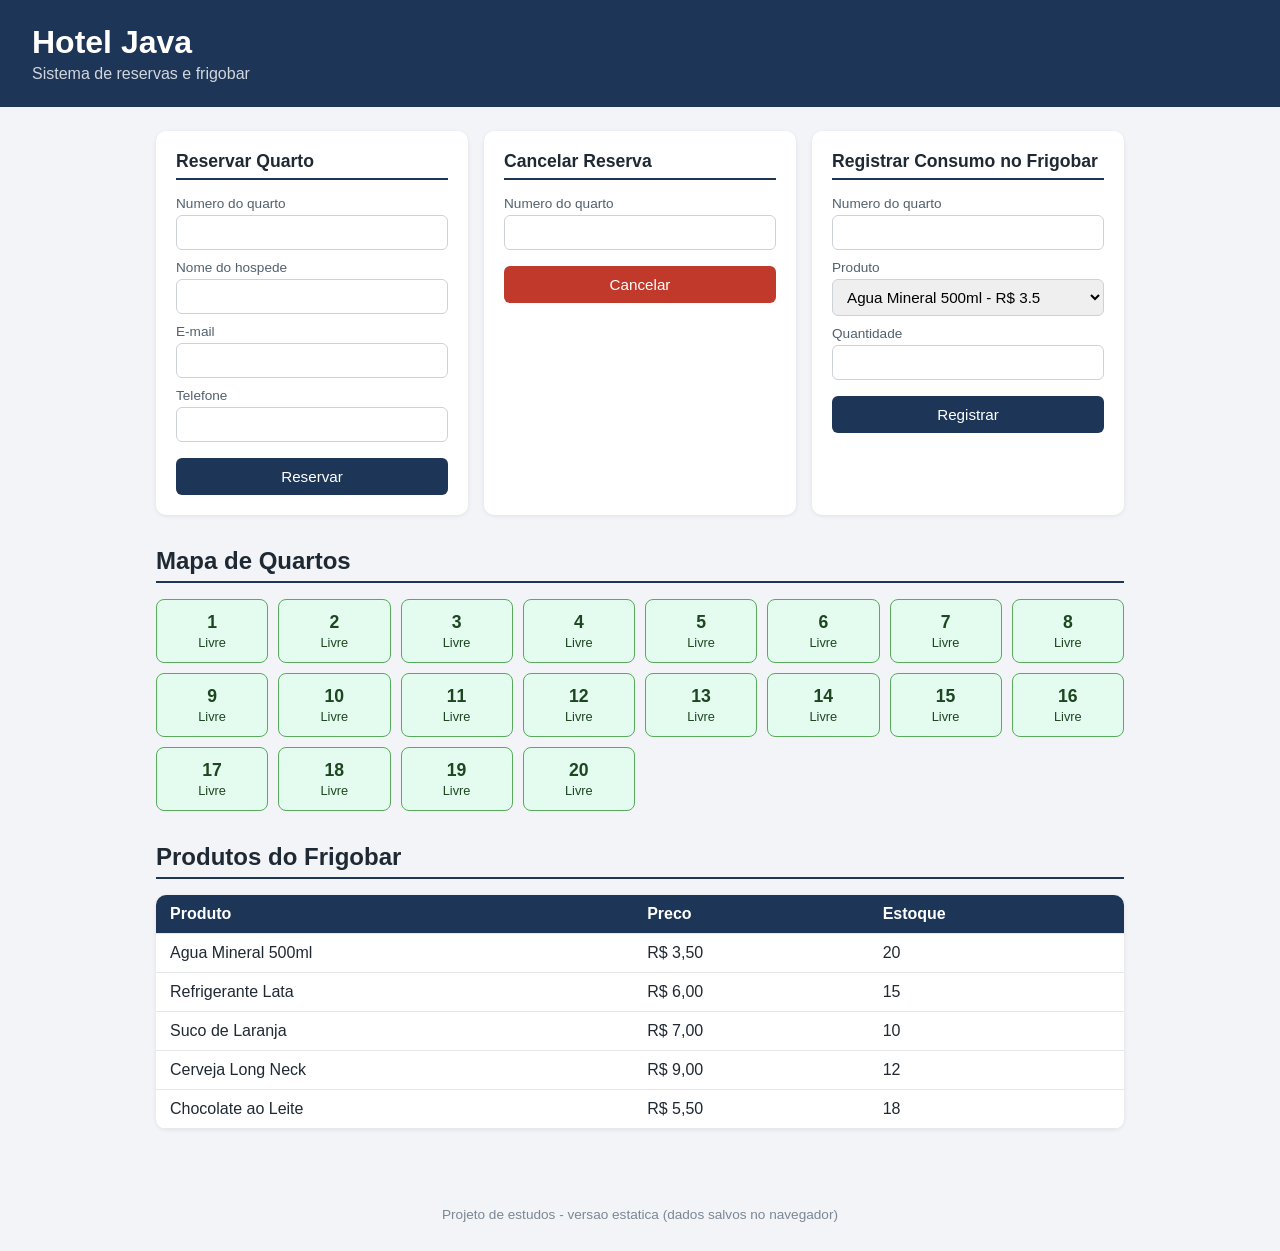
==== public/index.html @ de78a561 "feat: deploy no vercel" ====
<!DOCTYPE html>
<html lang="pt-BR">
<head>
    <meta charset="UTF-8">
    <meta name="viewport" content="width=device-width, initial-scale=1">
    <title>Hotel Java - Painel</title>
    <link rel="stylesheet" href="css/style.css">
</head>
<body>

    <header>
        <h1>Hotel Java</h1>
        <p>Sistema de reservas e frigobar</p>
    </header>

    <main>

        <div id="alerta" class="alerta" hidden></div>

        <section class="cartoes">

            <div class="cartao">
                <h2>Reservar Quarto</h2>
                <form id="form-reservar">
                    <label>Numero do quarto</label>
                    <input type="number" name="numero" min="1" required>

                    <label>Nome do hospede</label>
                    <input type="text" name="nome" required>

                    <label>E-mail</label>
                    <input type="email" name="email" required>

                    <label>Telefone</label>
                    <input type="text" name="telefone" required>

                    <button type="submit">Reservar</button>
                </form>
            </div>

            <div class="cartao">
                <h2>Cancelar Reserva</h2>
                <form id="form-cancelar">
                    <label>Numero do quarto</label>
                    <input type="number" name="numero" min="1" required>

                    <button type="submit" class="botao-secundario">Cancelar</button>
                </form>
            </div>

            <div class="cartao">
                <h2>Registrar Consumo no Frigobar</h2>
                <form id="form-consumo">
                    <label>Numero do quarto</label>
                    <input type="number" name="numero" min="1" required>

                    <label>Produto</label>
                    <select name="produto" id="select-produto" required></select>

                    <label>Quantidade</label>
                    <input type="number" name="quantidade" min="1" required>

                    <button type="submit">Registrar</button>
                </form>
            </div>

        </section>

        <section>
            <h2>Mapa de Quartos</h2>
            <div class="grade-quartos" id="grade-quartos"></div>
        </section>

        <section>
            <h2>Produtos do Frigobar</h2>
            <table>
                <thead>
                    <tr>
                        <th>Produto</th>
                        <th>Preco</th>
                        <th>Estoque</th>
                    </tr>
                </thead>
                <tbody id="tabela-produtos"></tbody>
            </table>
        </section>

    </main>

    <footer>
        <p>Projeto de estudos - versao estatica (dados salvos no navegador)</p>
    </footer>

    <script src="app.js"></script>
</body>
</html>
---- public/css/style.css ----
* {
    box-sizing: border-box;
}

body {
    margin: 0;
    font-family: "Segoe UI", Arial, sans-serif;
    background: #f2f4f7;
    color: #1f2933;
}

header {
    background: #1d3557;
    color: #fff;
    padding: 24px 32px;
}

header h1 {
    margin: 0 0 4px 0;
}

header p {
    margin: 0;
    opacity: 0.8;
}

main {
    max-width: 1000px;
    margin: 0 auto;
    padding: 24px 16px 48px;
}

.alerta {
    background: #e9f5ec;
    border: 1px solid #57ab5a;
    color: #1e4620;
    padding: 12px 16px;
    border-radius: 6px;
    margin-bottom: 20px;
}

.cartoes {
    display: grid;
    grid-template-columns: repeat(auto-fit, minmax(260px, 1fr));
    gap: 16px;
    margin-bottom: 32px;
}

.cartao {
    background: #fff;
    border-radius: 10px;
    padding: 20px;
    box-shadow: 0 1px 4px rgba(0, 0, 0, 0.08);
}

.cartao h2 {
    margin-top: 0;
    font-size: 1.1rem;
}

form label {
    display: block;
    font-size: 0.85rem;
    margin: 10px 0 4px;
    color: #52606d;
}

form input,
form select {
    width: 100%;
    padding: 8px 10px;
    border: 1px solid #cbd2d9;
    border-radius: 6px;
    font-size: 0.95rem;
}

button {
    margin-top: 16px;
    width: 100%;
    padding: 10px;
    border: none;
    border-radius: 6px;
    background: #1d3557;
    color: #fff;
    font-size: 0.95rem;
    cursor: pointer;
}

button:hover {
    background: #16283f;
}

.botao-secundario {
    background: #c0392b;
}

.botao-secundario:hover {
    background: #992d22;
}

section h2 {
    border-bottom: 2px solid #1d3557;
    padding-bottom: 6px;
    margin-bottom: 16px;
}

.grade-quartos {
    display: grid;
    grid-template-columns: repeat(auto-fill, minmax(110px, 1fr));
    gap: 10px;
    margin-bottom: 32px;
}

.quarto {
    display: flex;
    flex-direction: column;
    align-items: center;
    justify-content: center;
    padding: 12px 6px;
    border-radius: 8px;
    text-align: center;
    font-size: 0.8rem;
    gap: 2px;
}

.quarto.livre {
    background: #e3fcef;
    border: 1px solid #57ab5a;
    color: #1e4620;
}

.quarto.ocupado {
    background: #fdecea;
    border: 1px solid #c0392b;
    color: #7b241c;
}

.quarto strong {
    font-size: 1.1rem;
}

table {
    width: 100%;
    border-collapse: collapse;
    background: #fff;
    border-radius: 10px;
    overflow: hidden;
    box-shadow: 0 1px 4px rgba(0, 0, 0, 0.08);
}

th, td {
    text-align: left;
    padding: 10px 14px;
    border-bottom: 1px solid #e4e7eb;
}

thead {
    background: #1d3557;
    color: #fff;
}

footer {
    text-align: center;
    padding: 16px;
    color: #7b8794;
    font-size: 0.85rem;
}
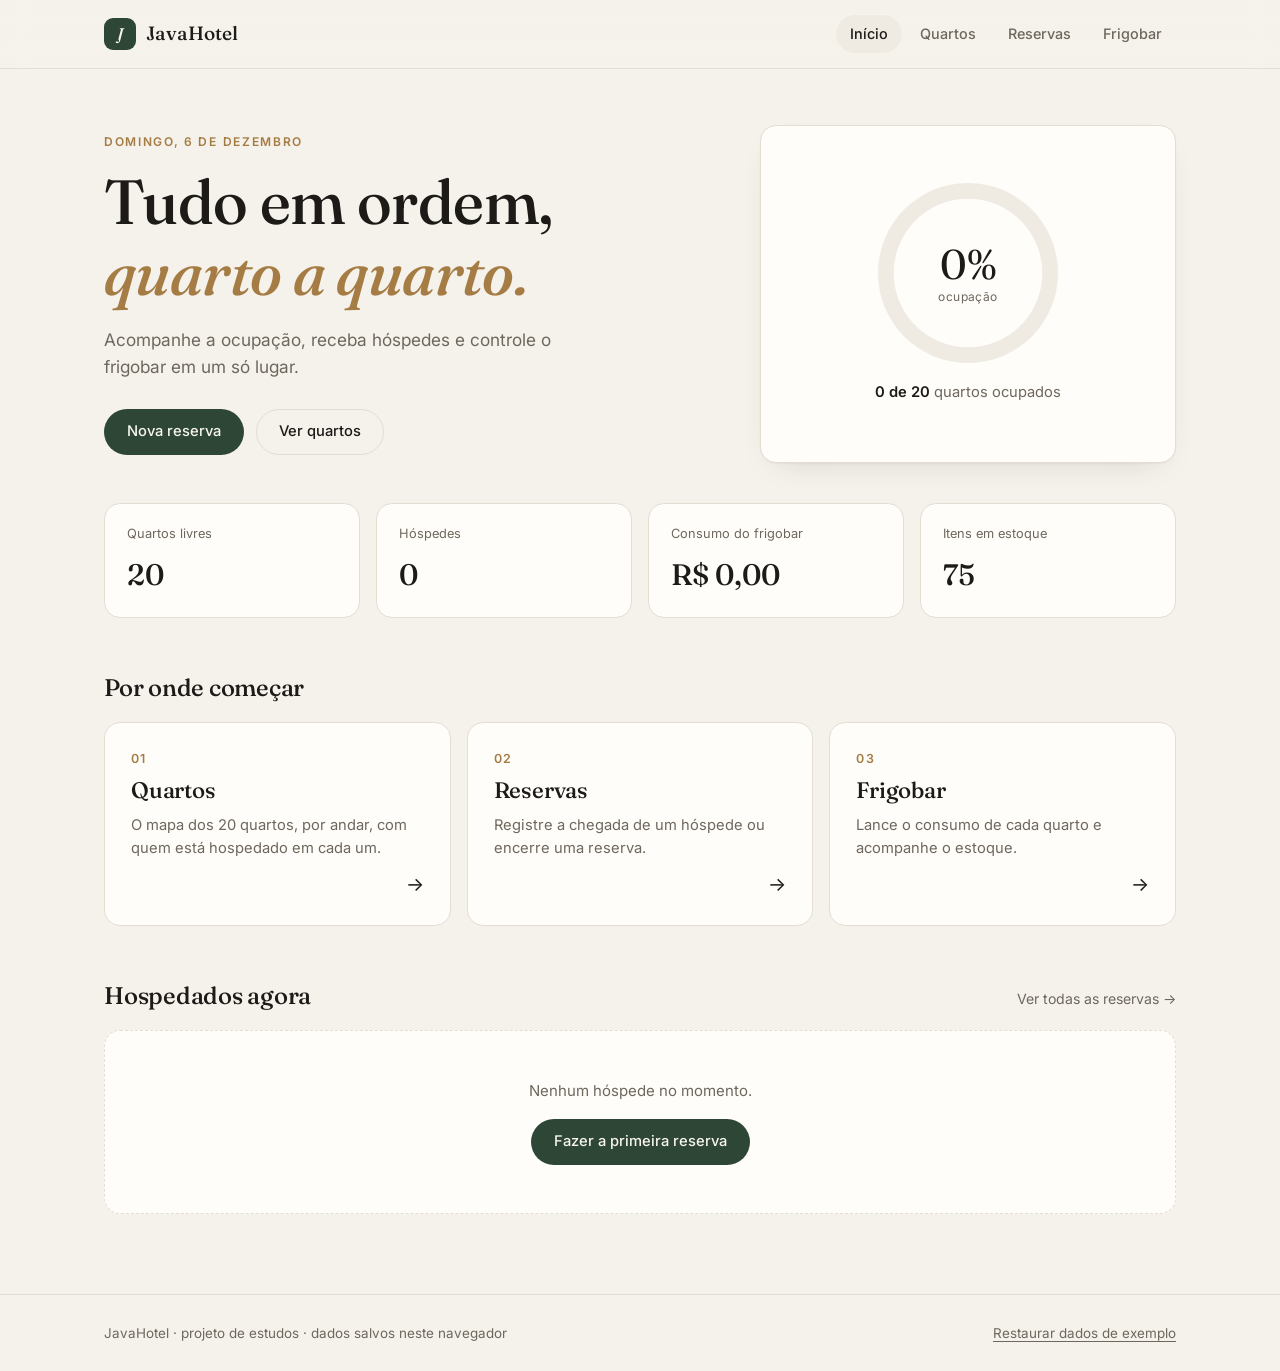
==== commit 8c94344c: "feat: criando separação para as paginas" ====
--- a/public/index.html
+++ b/public/index.html
@@ -3,92 +3,96 @@
 <head>
     <meta charset="UTF-8">
     <meta name="viewport" content="width=device-width, initial-scale=1">
-    <title>Hotel Java - Painel</title>
+    <title>JavaHotel · Início</title>
+    <meta name="description" content="Painel do JavaHotel: ocupação, hóspedes e frigobar.">
+    <link rel="preconnect" href="https://fonts.googleapis.com">
+    <link rel="preconnect" href="https://fonts.gstatic.com" crossorigin>
+    <link rel="stylesheet" href="https://fonts.googleapis.com/css2?family=Fraunces:ital,opsz,wght@0,9..144,400..600;1,9..144,400..600&family=Inter:wght@400;500;600&display=swap">
     <link rel="stylesheet" href="css/style.css">
 </head>
-<body>
+<body data-page="inicio">
 
-    <header>
-        <h1>Hotel Java</h1>
-        <p>Sistema de reservas e frigobar</p>
+    <header class="topo">
+        <div class="container">
+            <a class="marca" href="index.html"><span class="marca-simbolo">J</span>JavaHotel</a>
+            <nav class="nav" aria-label="Principal">
+                <a href="index.html" data-nav="inicio">Início</a>
+                <a href="quartos.html" data-nav="quartos">Quartos</a>
+                <a href="reservas.html" data-nav="reservas">Reservas</a>
+                <a href="frigobar.html" data-nav="frigobar">Frigobar</a>
+            </nav>
+        </div>
     </header>
 
     <main>
+        <div class="container">
 
-        <div id="alerta" class="alerta" hidden></div>
+            <section class="heroi">
+                <div class="heroi-texto">
+                    <span class="sobretitulo" id="data-hoje">Hoje</span>
+                    <h1>Tudo em ordem,<br><em>quarto a quarto.</em></h1>
+                    <p>Acompanhe a ocupação, receba hóspedes e controle o frigobar em um só lugar.</p>
+                    <div class="acoes">
+                        <a class="botao" href="reservas.html">Nova reserva</a>
+                        <a class="botao contorno" href="quartos.html">Ver quartos</a>
+                    </div>
+                </div>
 
-        <section class="cartoes">
+                <div class="cartao ocupacao">
+                    <div class="anel" id="anel" role="img" aria-label="Taxa de ocupação">
+                        <div class="anel-valor"><span id="anel-pct">0%</span><small>ocupação</small></div>
+                    </div>
+                    <p><strong id="ocupados-texto">0 de 20</strong> quartos ocupados</p>
+                </div>
+            </section>
 
-            <div class="cartao">
-                <h2>Reservar Quarto</h2>
-                <form id="form-reservar">
-                    <label>Numero do quarto</label>
-                    <input type="number" name="numero" min="1" required>
+            <section class="indicadores" aria-label="Resumo">
+                <div class="indicador"><span>Quartos livres</span><strong id="ind-livres">0</strong></div>
+                <div class="indicador"><span>Hóspedes</span><strong id="ind-hospedes">0</strong></div>
+                <div class="indicador"><span>Consumo do frigobar</span><strong id="ind-consumo">R$ 0,00</strong></div>
+                <div class="indicador"><span>Itens em estoque</span><strong id="ind-estoque">0</strong></div>
+            </section>
 
-                    <label>Nome do hospede</label>
-                    <input type="text" name="nome" required>
+            <section class="secao">
+                <div class="secao-titulo"><h2>Por onde começar</h2></div>
+                <div class="atalhos">
+                    <a class="atalho" href="quartos.html">
+                        <span class="atalho-num">01</span>
+                        <h3>Quartos</h3>
+                        <p>O mapa dos 20 quartos, por andar, com quem está hospedado em cada um.</p>
+                        <span class="seta" aria-hidden="true">→</span>
+                    </a>
+                    <a class="atalho" href="reservas.html">
+                        <span class="atalho-num">02</span>
+                        <h3>Reservas</h3>
+                        <p>Registre a chegada de um hóspede ou encerre uma reserva.</p>
+                        <span class="seta" aria-hidden="true">→</span>
+                    </a>
+                    <a class="atalho" href="frigobar.html">
+                        <span class="atalho-num">03</span>
+                        <h3>Frigobar</h3>
+                        <p>Lance o consumo de cada quarto e acompanhe o estoque.</p>
+                        <span class="seta" aria-hidden="true">→</span>
+                    </a>
+                </div>
+            </section>
 
-                    <label>E-mail</label>
-                    <input type="email" name="email" required>
+            <section class="secao">
+                <div class="secao-titulo">
+                    <h2>Hospedados agora</h2>
+                    <a class="link-sutil" href="reservas.html">Ver todas as reservas →</a>
+                </div>
+                <div id="lista-hospedes"></div>
+            </section>
 
-                    <label>Telefone</label>
-                    <input type="text" name="telefone" required>
-
-                    <button type="submit">Reservar</button>
-                </form>
-            </div>
-
-            <div class="cartao">
-                <h2>Cancelar Reserva</h2>
-                <form id="form-cancelar">
-                    <label>Numero do quarto</label>
-                    <input type="number" name="numero" min="1" required>
-
-                    <button type="submit" class="botao-secundario">Cancelar</button>
-                </form>
-            </div>
-
-            <div class="cartao">
-                <h2>Registrar Consumo no Frigobar</h2>
-                <form id="form-consumo">
-                    <label>Numero do quarto</label>
-                    <input type="number" name="numero" min="1" required>
-
-                    <label>Produto</label>
-                    <select name="produto" id="select-produto" required></select>
-
-                    <label>Quantidade</label>
-                    <input type="number" name="quantidade" min="1" required>
-
-                    <button type="submit">Registrar</button>
-                </form>
-            </div>
-
-        </section>
-
-        <section>
-            <h2>Mapa de Quartos</h2>
-            <div class="grade-quartos" id="grade-quartos"></div>
-        </section>
-
-        <section>
-            <h2>Produtos do Frigobar</h2>
-            <table>
-                <thead>
-                    <tr>
-                        <th>Produto</th>
-                        <th>Preco</th>
-                        <th>Estoque</th>
-                    </tr>
-                </thead>
-                <tbody id="tabela-produtos"></tbody>
-            </table>
-        </section>
-
+        </div>
     </main>
 
-    <footer>
-        <p>Projeto de estudos - versao estatica (dados salvos no navegador)</p>
+    <footer class="rodape">
+        <div class="container">
+            <span>JavaHotel · projeto de estudos · dados salvos neste navegador</span>
+            <button type="button" id="redefinir">Restaurar dados de exemplo</button>
+        </div>
     </footer>
 
     <script src="app.js"></script>
--- a/public/css/style.css
+++ b/public/css/style.css
@@ -1,167 +1,1031 @@
-* {
-    box-sizing: border-box;
-}
+/* ==========================================================
+   JavaHotel — tema
+   Tons quentes de papel, verde-floresta e detalhes em latão.
+   ========================================================== */
+
+:root {
+    --bg: #f5f2ec;
+    --surface: #fffdf9;
+    --surface-2: #efebe3;
+    --ink: #1d1b18;
+    --muted: #6e675d;
+    --line: #e3ddd2;
+    --accent: #2e4636;
+    --accent-hover: #233629;
+    --accent-ink: #f8f5ef;
+    --brass: #a67c45;
+    --free: #3d7a55;
+    --free-bg: #e8f1ea;
+    --busy: #b2553a;
+    --busy-bg: #f6e7e1;
+    --shadow: 0 1px 2px rgba(29, 27, 24, .04), 0 12px 32px -18px rgba(29, 27, 24, .18);
+    --radius: 16px;
+    --radius-sm: 10px;
+    --serif: "Fraunces", Georgia, "Times New Roman", serif;
+    --sans: "Inter", system-ui, -apple-system, "Segoe UI", sans-serif;
+    color-scheme: light;
+}
+
+@media (prefers-color-scheme: dark) {
+    :root {
+        --bg: #141311;
+        --surface: #1c1a17;
+        --surface-2: #25221e;
+        --ink: #f0ebe3;
+        --muted: #a39b8f;
+        --line: #322e28;
+        --accent: #9cc2a6;
+        --accent-hover: #b4d4bc;
+        --accent-ink: #141311;
+        --brass: #c9a06a;
+        --free: #8cc79f;
+        --free-bg: rgba(140, 199, 159, .10);
+        --busy: #e79a80;
+        --busy-bg: rgba(231, 154, 128, .10);
+        --shadow: 0 1px 2px rgba(0, 0, 0, .3), 0 12px 32px -18px rgba(0, 0, 0, .6);
+        color-scheme: dark;
+    }
+}
+
+* { box-sizing: border-box; }
+
+html { -webkit-text-size-adjust: 100%; }
 
 body {
     margin: 0;
-    font-family: "Segoe UI", Arial, sans-serif;
-    background: #f2f4f7;
-    color: #1f2933;
-}
-
-header {
-    background: #1d3557;
-    color: #fff;
-    padding: 24px 32px;
-}
-
-header h1 {
-    margin: 0 0 4px 0;
-}
-
-header p {
+    min-height: 100vh;
+    display: flex;
+    flex-direction: column;
+    font-family: var(--sans);
+    font-size: 15px;
+    line-height: 1.55;
+    background: var(--bg);
+    color: var(--ink);
+    -webkit-font-smoothing: antialiased;
+}
+
+a { color: inherit; }
+
+h1, h2, h3 {
+    font-family: var(--serif);
+    font-weight: 500;
+    letter-spacing: -0.01em;
+    line-height: 1.15;
     margin: 0;
-    opacity: 0.8;
-}
+}
+
+.container {
+    width: 100%;
+    max-width: 1120px;
+    margin: 0 auto;
+    padding: 0 24px;
+}
+
+/* ---------- Cabeçalho ---------- */
+
+.topo {
+    position: sticky;
+    top: 0;
+    z-index: 10;
+    background: color-mix(in srgb, var(--bg) 85%, transparent);
+    backdrop-filter: saturate(1.4) blur(12px);
+    -webkit-backdrop-filter: saturate(1.4) blur(12px);
+    border-bottom: 1px solid var(--line);
+}
+
+.topo .container {
+    display: flex;
+    align-items: center;
+    justify-content: space-between;
+    gap: 24px;
+    height: 68px;
+}
+
+.marca {
+    display: flex;
+    align-items: center;
+    gap: 10px;
+    text-decoration: none;
+    font-family: var(--serif);
+    font-size: 1.2rem;
+    font-weight: 500;
+    white-space: nowrap;
+}
+
+.marca-simbolo {
+    display: grid;
+    place-items: center;
+    width: 32px;
+    height: 32px;
+    border-radius: 9px;
+    background: var(--accent);
+    color: var(--accent-ink);
+    font-size: 1.05rem;
+    font-style: italic;
+}
+
+.nav {
+    display: flex;
+    gap: 4px;
+}
+
+.nav a {
+    text-decoration: none;
+    color: var(--muted);
+    font-size: 0.9rem;
+    font-weight: 500;
+    padding: 8px 14px;
+    border-radius: 999px;
+    transition: color .15s, background .15s;
+}
+
+.nav a:hover { color: var(--ink); }
+
+.nav a[aria-current="page"] {
+    color: var(--ink);
+    background: var(--surface-2);
+}
+
+/* ---------- Estrutura de página ---------- */
 
 main {
-    max-width: 1000px;
-    margin: 0 auto;
-    padding: 24px 16px 48px;
-}
-
-.alerta {
-    background: #e9f5ec;
-    border: 1px solid #57ab5a;
-    color: #1e4620;
-    padding: 12px 16px;
-    border-radius: 6px;
+    flex: 1;
+    padding: 56px 0 80px;
+}
+
+.cabecalho-pagina {
+    margin-bottom: 40px;
+    max-width: 640px;
+}
+
+.sobretitulo {
+    display: inline-block;
+    font-size: 0.75rem;
+    font-weight: 600;
+    letter-spacing: 0.14em;
+    text-transform: uppercase;
+    color: var(--brass);
+    margin-bottom: 14px;
+}
+
+.cabecalho-pagina h1 {
+    font-size: clamp(2rem, 4vw, 2.75rem);
+    margin-bottom: 12px;
+}
+
+.cabecalho-pagina p {
+    color: var(--muted);
+    margin: 0;
+    font-size: 1.02rem;
+}
+
+.secao { margin-top: 56px; }
+
+.secao-titulo {
+    display: flex;
+    align-items: baseline;
+    justify-content: space-between;
+    gap: 16px;
     margin-bottom: 20px;
 }
 
-.cartoes {
+.secao-titulo h2 { font-size: 1.5rem; }
+
+.link-sutil {
+    font-size: 0.88rem;
+    color: var(--muted);
+    text-decoration: none;
+    white-space: nowrap;
+}
+
+.link-sutil:hover { color: var(--ink); }
+
+/* ---------- Cartões ---------- */
+
+.cartao {
+    background: var(--surface);
+    border: 1px solid var(--line);
+    border-radius: var(--radius);
+    padding: 28px;
+    box-shadow: var(--shadow);
+}
+
+.cartao h2 {
+    font-size: 1.35rem;
+    margin-bottom: 6px;
+}
+
+.cartao > p.descricao {
+    color: var(--muted);
+    margin: 0 0 22px;
+    font-size: 0.92rem;
+}
+
+.grade-2 {
     display: grid;
-    grid-template-columns: repeat(auto-fit, minmax(260px, 1fr));
-    gap: 16px;
-    margin-bottom: 32px;
-}
-
-.cartao {
-    background: #fff;
-    border-radius: 10px;
-    padding: 20px;
-    box-shadow: 0 1px 4px rgba(0, 0, 0, 0.08);
-}
-
-.cartao h2 {
-    margin-top: 0;
-    font-size: 1.1rem;
-}
-
-form label {
-    display: block;
-    font-size: 0.85rem;
-    margin: 10px 0 4px;
-    color: #52606d;
-}
-
-form input,
-form select {
-    width: 100%;
-    padding: 8px 10px;
-    border: 1px solid #cbd2d9;
-    border-radius: 6px;
-    font-size: 0.95rem;
-}
-
-button {
-    margin-top: 16px;
-    width: 100%;
-    padding: 10px;
-    border: none;
-    border-radius: 6px;
-    background: #1d3557;
-    color: #fff;
-    font-size: 0.95rem;
-    cursor: pointer;
-}
-
-button:hover {
-    background: #16283f;
-}
-
-.botao-secundario {
-    background: #c0392b;
-}
-
-.botao-secundario:hover {
-    background: #992d22;
-}
-
-section h2 {
-    border-bottom: 2px solid #1d3557;
-    padding-bottom: 6px;
-    margin-bottom: 16px;
-}
-
-.grade-quartos {
+    grid-template-columns: 1.4fr 1fr;
+    gap: 24px;
+    align-items: start;
+}
+
+/* ---------- Início: herói ---------- */
+
+.heroi {
     display: grid;
-    grid-template-columns: repeat(auto-fill, minmax(110px, 1fr));
-    gap: 10px;
-    margin-bottom: 32px;
-}
-
-.quarto {
+    grid-template-columns: 1.5fr 1fr;
+    gap: 32px;
+    align-items: stretch;
+}
+
+.heroi-texto {
+    display: flex;
+    flex-direction: column;
+    justify-content: center;
+    padding: 8px 0;
+}
+
+.heroi-texto h1 {
+    font-size: clamp(2.4rem, 5.2vw, 3.9rem);
+    margin-bottom: 18px;
+}
+
+.heroi-texto h1 em {
+    font-style: italic;
+    color: var(--brass);
+}
+
+.heroi-texto p {
+    color: var(--muted);
+    font-size: 1.08rem;
+    max-width: 480px;
+    margin: 0 0 28px;
+}
+
+.acoes {
+    display: flex;
+    gap: 12px;
+    flex-wrap: wrap;
+}
+
+.ocupacao {
     display: flex;
     flex-direction: column;
     align-items: center;
     justify-content: center;
-    padding: 12px 6px;
-    border-radius: 8px;
+    gap: 18px;
     text-align: center;
+}
+
+.anel {
+    --p: 0;
+    width: 180px;
+    height: 180px;
+    border-radius: 50%;
+    background:
+        radial-gradient(closest-side, var(--surface) 82%, transparent 83% 100%),
+        conic-gradient(var(--accent) calc(var(--p) * 1%), var(--surface-2) 0);
+    display: grid;
+    place-items: center;
+}
+
+.anel-valor {
+    font-family: var(--serif);
+    font-size: 2.6rem;
+    line-height: 1;
+}
+
+.anel-valor small {
+    display: block;
+    font-family: var(--sans);
+    font-size: 0.75rem;
+    color: var(--muted);
+    margin-top: 6px;
+    letter-spacing: 0.04em;
+}
+
+.ocupacao p { margin: 0; color: var(--muted); font-size: 0.92rem; }
+.ocupacao strong { color: var(--ink); font-weight: 600; }
+
+/* ---------- Indicadores ---------- */
+
+.indicadores {
+    display: grid;
+    grid-template-columns: repeat(4, 1fr);
+    gap: 16px;
+    margin-top: 40px;
+}
+
+.indicador {
+    background: var(--surface);
+    border: 1px solid var(--line);
+    border-radius: var(--radius);
+    padding: 20px 22px;
+}
+
+.indicador span {
+    display: block;
     font-size: 0.8rem;
+    color: var(--muted);
+    margin-bottom: 8px;
+}
+
+.indicador strong {
+    font-family: var(--serif);
+    font-size: 1.85rem;
+    font-weight: 500;
+    font-variant-numeric: tabular-nums;
+}
+
+/* ---------- Atalhos ---------- */
+
+.atalhos {
+    display: grid;
+    grid-template-columns: repeat(3, 1fr);
+    gap: 16px;
+}
+
+.atalho {
+    display: flex;
+    flex-direction: column;
+    gap: 10px;
+    min-height: 190px;
+    padding: 26px;
+    border-radius: var(--radius);
+    border: 1px solid var(--line);
+    background: var(--surface);
+    text-decoration: none;
+    transition: transform .2s, border-color .2s, box-shadow .2s;
+}
+
+.atalho:hover {
+    transform: translateY(-3px);
+    border-color: var(--brass);
+    box-shadow: var(--shadow);
+}
+
+.atalho-num {
+    font-size: 0.78rem;
+    color: var(--brass);
+    font-weight: 600;
+    letter-spacing: 0.1em;
+}
+
+.atalho h3 { font-size: 1.4rem; }
+
+.atalho p {
+    margin: 0;
+    color: var(--muted);
+    font-size: 0.92rem;
+    flex: 1;
+}
+
+.atalho .seta {
+    align-self: flex-end;
+    font-size: 1.2rem;
+    transition: transform .2s;
+}
+
+.atalho:hover .seta { transform: translateX(4px); }
+
+/* ---------- Lista de hóspedes ---------- */
+
+.lista {
+    list-style: none;
+    margin: 0;
+    padding: 0;
+    background: var(--surface);
+    border: 1px solid var(--line);
+    border-radius: var(--radius);
+    overflow: hidden;
+}
+
+.lista li {
+    display: grid;
+    grid-template-columns: 56px 1fr auto;
+    gap: 16px;
+    align-items: center;
+    padding: 16px 22px;
+    border-bottom: 1px solid var(--line);
+}
+
+.lista li:last-child { border-bottom: none; }
+
+.lista .num {
+    font-family: var(--serif);
+    font-size: 1.35rem;
+    color: var(--brass);
+}
+
+.lista .nome { font-weight: 500; }
+
+.lista .sub {
+    display: block;
+    color: var(--muted);
+    font-size: 0.84rem;
+}
+
+.lista .valor {
+    font-variant-numeric: tabular-nums;
+    font-weight: 500;
+}
+
+.vazio {
+    text-align: center;
+    padding: 48px 24px;
+    color: var(--muted);
+    background: var(--surface);
+    border: 1px dashed var(--line);
+    border-radius: var(--radius);
+}
+
+.vazio p { margin: 0 0 16px; }
+
+/* ---------- Quartos ---------- */
+
+.barra-filtros {
+    display: flex;
+    align-items: center;
+    justify-content: space-between;
+    gap: 16px;
+    flex-wrap: wrap;
+    margin-bottom: 24px;
+}
+
+.segmentado {
+    display: inline-flex;
+    padding: 4px;
+    background: var(--surface-2);
+    border-radius: 999px;
     gap: 2px;
 }
 
-.quarto.livre {
-    background: #e3fcef;
-    border: 1px solid #57ab5a;
-    color: #1e4620;
+.segmentado button {
+    border: none;
+    background: transparent;
+    color: var(--muted);
+    font: inherit;
+    font-size: 0.88rem;
+    font-weight: 500;
+    padding: 7px 16px;
+    border-radius: 999px;
+    cursor: pointer;
+}
+
+.segmentado button[aria-pressed="true"] {
+    background: var(--surface);
+    color: var(--ink);
+    box-shadow: 0 1px 3px rgba(0, 0, 0, .08);
+}
+
+.segmentado .contagem {
+    color: var(--muted);
+    font-variant-numeric: tabular-nums;
+    margin-left: 4px;
+}
+
+.legenda {
+    display: flex;
+    gap: 18px;
+    font-size: 0.85rem;
+    color: var(--muted);
+}
+
+.legenda span { display: inline-flex; align-items: center; gap: 8px; }
+
+.ponto {
+    width: 8px;
+    height: 8px;
+    border-radius: 50%;
+    background: var(--free);
+    flex-shrink: 0;
+}
+
+.ponto.ocupado { background: var(--busy); }
+
+.andar + .andar { margin-top: 36px; }
+
+.andar-rotulo {
+    display: flex;
+    align-items: baseline;
+    justify-content: space-between;
+    gap: 16px;
+    padding-bottom: 12px;
+    margin-bottom: 16px;
+    border-bottom: 1px solid var(--line);
+}
+
+.andar-rotulo h2 { font-size: 1.25rem; }
+
+.andar-rotulo span {
+    font-size: 0.84rem;
+    color: var(--muted);
+}
+
+.grade-quartos {
+    display: grid;
+    grid-template-columns: repeat(5, minmax(0, 1fr));
+    gap: 14px;
+}
+
+.quarto {
+    display: flex;
+    flex-direction: column;
+    justify-content: space-between;
+    gap: 22px;
+    min-height: 140px;
+    padding: 18px;
+    border-radius: var(--radius);
+    border: 1px solid var(--line);
+    background: var(--surface);
+    color: inherit;
+    font: inherit;
+    text-align: left;
+    cursor: pointer;
+    transition: transform .2s, border-color .2s, box-shadow .2s;
+}
+
+.quarto:hover {
+    transform: translateY(-3px);
+    box-shadow: var(--shadow);
+    border-color: var(--brass);
 }
 
 .quarto.ocupado {
-    background: #fdecea;
-    border: 1px solid #c0392b;
-    color: #7b241c;
-}
-
-.quarto strong {
+    background:
+        linear-gradient(180deg, var(--busy-bg), transparent 70%),
+        var(--surface);
+}
+
+.quarto-topo {
+    display: flex;
+    align-items: center;
+    justify-content: space-between;
+    width: 100%;
+}
+
+.quarto-num {
+    font-family: var(--serif);
+    font-size: 2rem;
+    line-height: 1;
+}
+
+.quarto-andar {
+    font-size: 0.72rem;
+    color: var(--muted);
+    letter-spacing: 0.06em;
+    text-transform: uppercase;
+}
+
+.quarto-info { font-size: 0.85rem; width: 100%; min-width: 0; }
+
+.quarto-info .nome {
+    display: block;
+    font-weight: 500;
+    white-space: nowrap;
+    overflow: hidden;
+    text-overflow: ellipsis;
+}
+
+.quarto-info .sub {
+    display: block;
+    color: var(--muted);
+    font-size: 0.8rem;
+}
+
+.quarto .ponto { width: 9px; height: 9px; }
+
+.quarto:not(.ocupado) .ponto {
+    box-shadow: 0 0 0 4px var(--free-bg);
+}
+
+.quarto.ocupado .ponto {
+    box-shadow: 0 0 0 4px var(--busy-bg);
+}
+
+.selo {
+    display: inline-flex;
+    align-items: center;
+    gap: 6px;
+    font-size: 0.75rem;
+    font-weight: 500;
+    padding: 3px 10px;
+    border-radius: 999px;
+    background: var(--free-bg);
+    color: var(--free);
+    white-space: nowrap;
+}
+
+.selo::before {
+    content: "";
+    width: 6px;
+    height: 6px;
+    border-radius: 50%;
+    background: currentColor;
+}
+
+.selo.ocupado { background: var(--busy-bg); color: var(--busy); }
+.selo.alerta { background: var(--busy-bg); color: var(--busy); }
+
+/* ---------- Diálogo de detalhes ---------- */
+
+dialog {
+    width: min(440px, calc(100% - 32px));
+    padding: 0;
+    border: 1px solid var(--line);
+    border-radius: 20px;
+    background: var(--surface);
+    color: var(--ink);
+    box-shadow: 0 30px 80px -20px rgba(0, 0, 0, .35);
+}
+
+dialog::backdrop {
+    background: rgba(20, 19, 17, .45);
+    backdrop-filter: blur(3px);
+}
+
+.dialogo-corpo { padding: 30px; }
+
+.dialogo-topo {
+    display: flex;
+    justify-content: space-between;
+    align-items: flex-start;
+    margin-bottom: 22px;
+}
+
+.dialogo-topo h2 { font-size: 2rem; }
+
+.fechar {
+    border: none;
+    background: var(--surface-2);
+    color: var(--ink);
+    width: 34px;
+    height: 34px;
+    border-radius: 50%;
     font-size: 1.1rem;
+    line-height: 1;
+    cursor: pointer;
+}
+
+.detalhes {
+    margin: 0 0 24px;
+    display: grid;
+    gap: 14px;
+}
+
+.detalhes div {
+    display: flex;
+    justify-content: space-between;
+    gap: 16px;
+    padding-bottom: 14px;
+    border-bottom: 1px solid var(--line);
+}
+
+.detalhes dt { color: var(--muted); font-size: 0.88rem; }
+.detalhes dd { margin: 0; font-weight: 500; text-align: right; word-break: break-word; }
+
+/* ---------- Formulários ---------- */
+
+.campo { margin-bottom: 16px; }
+
+.campos-2 {
+    display: grid;
+    grid-template-columns: 1fr 1fr;
+    gap: 0 16px;
+}
+
+label {
+    display: block;
+    font-size: 0.82rem;
+    font-weight: 500;
+    color: var(--muted);
+    margin-bottom: 6px;
+}
+
+input,
+select {
+    width: 100%;
+    height: 46px;
+    padding: 0 14px;
+    border: 1px solid var(--line);
+    border-radius: var(--radius-sm);
+    background: var(--bg);
+    color: var(--ink);
+    font: inherit;
+    transition: border-color .15s, box-shadow .15s, background .15s;
+}
+
+select {
+    appearance: none;
+    -webkit-appearance: none;
+    padding-right: 40px;
+    background-image: url("data:image/svg+xml,%3Csvg xmlns='http://www.w3.org/2000/svg' width='12' height='8' fill='none' stroke='%238a8277' stroke-width='1.6'%3E%3Cpath d='M1 1.5l5 5 5-5'/%3E%3C/svg%3E");
+    background-repeat: no-repeat;
+    background-position: right 16px center;
+}
+
+input:focus,
+select:focus {
+    outline: none;
+    border-color: var(--accent);
+    background-color: var(--surface);
+    box-shadow: 0 0 0 4px color-mix(in srgb, var(--accent) 15%, transparent);
+}
+
+input:disabled,
+select:disabled { opacity: .55; cursor: not-allowed; }
+
+.resumo {
+    display: flex;
+    justify-content: space-between;
+    align-items: baseline;
+    padding: 16px 0;
+    margin: 4px 0 8px;
+    border-top: 1px solid var(--line);
+    color: var(--muted);
+    font-size: 0.9rem;
+}
+
+.resumo strong {
+    font-family: var(--serif);
+    font-size: 1.6rem;
+    font-weight: 500;
+    color: var(--ink);
+    font-variant-numeric: tabular-nums;
+}
+
+.aviso {
+    font-size: 0.86rem;
+    color: var(--muted);
+    background: var(--surface-2);
+    border-radius: var(--radius-sm);
+    padding: 12px 14px;
+    margin: 0 0 16px;
+}
+
+/* ---------- Botões ---------- */
+
+.botao {
+    display: inline-flex;
+    align-items: center;
+    justify-content: center;
+    gap: 8px;
+    height: 46px;
+    padding: 0 22px;
+    border: 1px solid transparent;
+    border-radius: 999px;
+    background: var(--accent);
+    color: var(--accent-ink);
+    font: inherit;
+    font-weight: 500;
+    font-size: 0.92rem;
+    text-decoration: none;
+    cursor: pointer;
+    transition: background .15s, border-color .15s, color .15s;
+}
+
+.botao:hover { background: var(--accent-hover); }
+
+.botao.cheio { width: 100%; margin-top: 8px; }
+
+.botao.contorno {
+    background: transparent;
+    color: var(--ink);
+    border-color: var(--line);
+}
+
+.botao.contorno:hover { border-color: var(--ink); }
+
+.botao.perigo {
+    background: transparent;
+    color: var(--busy);
+    border-color: color-mix(in srgb, var(--busy) 40%, transparent);
+}
+
+.botao.perigo:hover { background: var(--busy-bg); }
+
+.botao:disabled { opacity: .45; cursor: not-allowed; }
+
+.botoes-dialogo {
+    display: grid;
+    gap: 10px;
+}
+
+/* ---------- Tabelas ---------- */
+
+.tabela-envoltorio {
+    background: var(--surface);
+    border: 1px solid var(--line);
+    border-radius: var(--radius);
+    overflow-x: auto;
 }
 
 table {
     width: 100%;
     border-collapse: collapse;
-    background: #fff;
-    border-radius: 10px;
-    overflow: hidden;
-    box-shadow: 0 1px 4px rgba(0, 0, 0, 0.08);
+    font-size: 0.92rem;
 }
 
 th, td {
     text-align: left;
-    padding: 10px 14px;
-    border-bottom: 1px solid #e4e7eb;
-}
-
-thead {
-    background: #1d3557;
-    color: #fff;
-}
-
-footer {
-    text-align: center;
-    padding: 16px;
-    color: #7b8794;
-    font-size: 0.85rem;
-}
+    padding: 16px 22px;
+    border-bottom: 1px solid var(--line);
+    white-space: nowrap;
+}
+
+tbody tr:last-child td { border-bottom: none; }
+
+th {
+    font-size: 0.75rem;
+    font-weight: 600;
+    letter-spacing: 0.08em;
+    text-transform: uppercase;
+    color: var(--muted);
+}
+
+td.num, th.num { text-align: right; font-variant-numeric: tabular-nums; }
+
+td .quarto-mini {
+    font-family: var(--serif);
+    font-size: 1.15rem;
+    color: var(--brass);
+}
+
+/* ---------- Estoque do frigobar ---------- */
+
+.estoque {
+    list-style: none;
+    margin: 0;
+    padding: 0;
+}
+
+.estoque li {
+    padding: 16px 0;
+    border-bottom: 1px solid var(--line);
+}
+
+.estoque li:first-child { padding-top: 0; }
+.estoque li:last-child { border-bottom: none; padding-bottom: 0; }
+
+.estoque-linha {
+    display: flex;
+    justify-content: space-between;
+    align-items: baseline;
+    gap: 12px;
+    margin-bottom: 10px;
+}
+
+.estoque-nome { font-weight: 500; }
+
+.estoque-preco {
+    color: var(--muted);
+    font-size: 0.86rem;
+    font-variant-numeric: tabular-nums;
+}
+
+.estoque-barra {
+    display: flex;
+    align-items: center;
+    gap: 12px;
+}
+
+.barra {
+    flex: 1;
+    height: 6px;
+    border-radius: 999px;
+    background: var(--surface-2);
+    overflow: hidden;
+}
+
+.barra span {
+    display: block;
+    height: 100%;
+    border-radius: inherit;
+    background: var(--accent);
+    transition: width .4s ease;
+}
+
+.barra.baixo span { background: var(--busy); }
+
+.estoque-qtd {
+    min-width: 72px;
+    text-align: right;
+    font-size: 0.84rem;
+    color: var(--muted);
+    font-variant-numeric: tabular-nums;
+}
+
+/* ---------- Aviso flutuante ---------- */
+
+.toast {
+    position: fixed;
+    left: 50%;
+    bottom: 28px;
+    z-index: 50;
+    display: flex;
+    align-items: center;
+    gap: 10px;
+    max-width: calc(100% - 32px);
+    padding: 14px 20px;
+    border-radius: 999px;
+    background: var(--ink);
+    color: var(--bg);
+    font-size: 0.9rem;
+    box-shadow: 0 20px 40px -12px rgba(0, 0, 0, .35);
+    opacity: 0;
+    pointer-events: none;
+    transform: translate(-50%, 16px);
+    transition: opacity .25s, transform .25s;
+}
+
+.toast.visivel { opacity: 1; transform: translate(-50%, 0); }
+
+.toast::before {
+    content: "";
+    width: 8px;
+    height: 8px;
+    border-radius: 50%;
+    background: var(--free);
+    flex-shrink: 0;
+}
+
+.toast.erro::before { background: var(--busy); }
+
+/* ---------- Rodapé ---------- */
+
+.rodape {
+    border-top: 1px solid var(--line);
+    padding: 28px 0;
+    font-size: 0.84rem;
+    color: var(--muted);
+}
+
+.rodape .container {
+    display: flex;
+    justify-content: space-between;
+    align-items: center;
+    gap: 16px;
+    flex-wrap: wrap;
+}
+
+.rodape button {
+    border: none;
+    background: none;
+    color: var(--muted);
+    font: inherit;
+    text-decoration: underline;
+    text-underline-offset: 3px;
+    cursor: pointer;
+    padding: 0;
+}
+
+.rodape button:hover { color: var(--ink); }
+
+/* ---------- Responsivo ---------- */
+
+@media (max-width: 900px) {
+    .heroi,
+    .grade-2 { grid-template-columns: 1fr; }
+    .indicadores { grid-template-columns: repeat(2, 1fr); }
+    .atalhos { grid-template-columns: 1fr; }
+    .atalho { min-height: 0; }
+}
+
+@media (max-width: 760px) {
+    .grade-quartos { grid-template-columns: repeat(3, minmax(0, 1fr)); }
+}
+
+@media (max-width: 640px) {
+    .container { padding: 0 16px; }
+    main { padding: 36px 0 64px; }
+
+    .topo .container {
+        height: auto;
+        flex-direction: column;
+        align-items: flex-start;
+        gap: 10px;
+        padding-top: 14px;
+        padding-bottom: 10px;
+    }
+
+    .nav {
+        width: 100%;
+        overflow-x: auto;
+        margin: 0 -6px;
+        scrollbar-width: none;
+    }
+
+    .nav a { padding: 7px 12px; white-space: nowrap; }
+
+    .cartao { padding: 22px; }
+    .campos-2 { grid-template-columns: 1fr; }
+    .indicador strong { font-size: 1.5rem; }
+    .grade-quartos { grid-template-columns: repeat(2, minmax(0, 1fr)); gap: 10px; }
+    .quarto { min-height: 120px; padding: 14px; }
+    .legenda { display: none; }
+    .lista li { grid-template-columns: 44px 1fr auto; padding: 14px 16px; gap: 12px; }
+    th, td { padding: 14px 16px; }
+}
+
+@media (prefers-reduced-motion: reduce) {
+    * { transition: none !important; }
+}
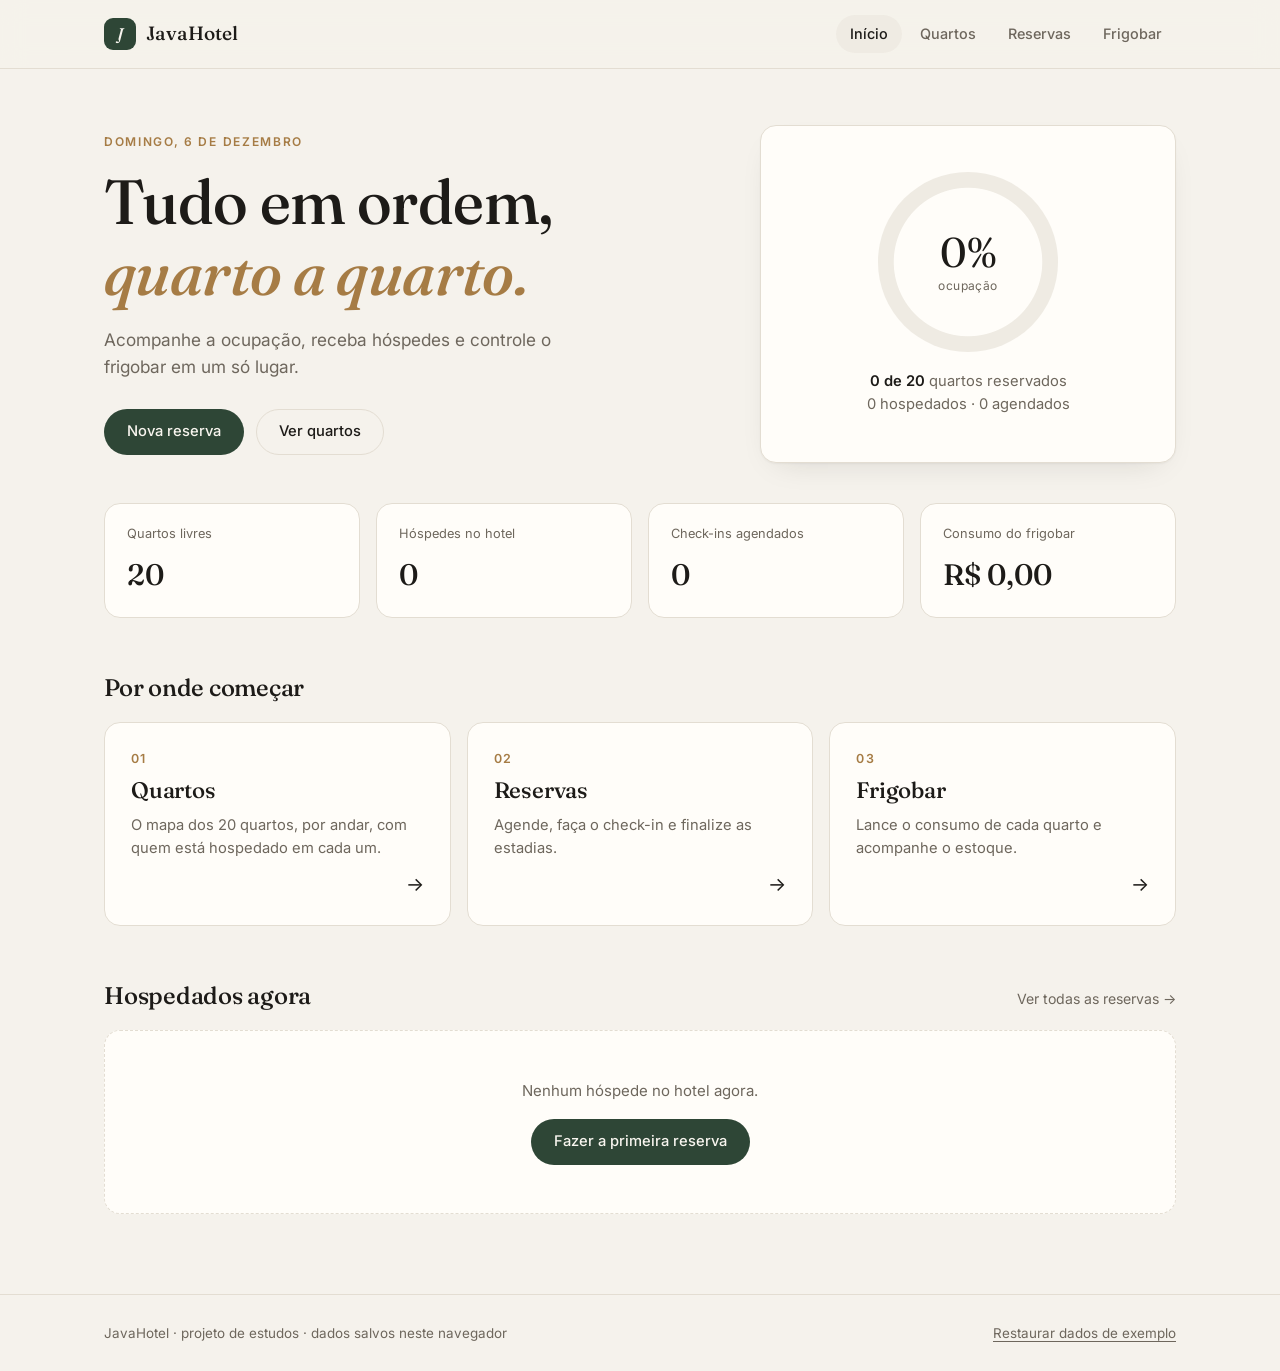
==== commit 3f1a60b6: "feat: adição de função status à reservas" ====
--- a/public/index.html
+++ b/public/index.html
@@ -42,15 +42,15 @@
                     <div class="anel" id="anel" role="img" aria-label="Taxa de ocupação">
                         <div class="anel-valor"><span id="anel-pct">0%</span><small>ocupação</small></div>
                     </div>
-                    <p><strong id="ocupados-texto">0 de 20</strong> quartos ocupados</p>
+                    <p id="ocupacao-texto"><strong>0 de 20</strong> quartos reservados</p>
                 </div>
             </section>
 
             <section class="indicadores" aria-label="Resumo">
                 <div class="indicador"><span>Quartos livres</span><strong id="ind-livres">0</strong></div>
-                <div class="indicador"><span>Hóspedes</span><strong id="ind-hospedes">0</strong></div>
+                <div class="indicador"><span>Hóspedes no hotel</span><strong id="ind-hospedes">0</strong></div>
+                <div class="indicador"><span>Check-ins agendados</span><strong id="ind-agendados">0</strong></div>
                 <div class="indicador"><span>Consumo do frigobar</span><strong id="ind-consumo">R$ 0,00</strong></div>
-                <div class="indicador"><span>Itens em estoque</span><strong id="ind-estoque">0</strong></div>
             </section>
 
             <section class="secao">
@@ -65,7 +65,7 @@
                     <a class="atalho" href="reservas.html">
                         <span class="atalho-num">02</span>
                         <h3>Reservas</h3>
-                        <p>Registre a chegada de um hóspede ou encerre uma reserva.</p>
+                        <p>Agende, faça o check-in e finalize as estadias.</p>
                         <span class="seta" aria-hidden="true">→</span>
                     </a>
                     <a class="atalho" href="frigobar.html">
--- a/public/css/style.css
+++ b/public/css/style.css
@@ -49,6 +49,8 @@
 
 * { box-sizing: border-box; }
 
+[hidden] { display: none !important; }
+
 html { -webkit-text-size-adjust: 100%; }
 
 body {
@@ -453,13 +455,20 @@
 
 .segmentado {
     display: inline-flex;
+    max-width: 100%;
     padding: 4px;
     background: var(--surface-2);
     border-radius: 999px;
     gap: 2px;
-}
+    overflow-x: auto;
+    scrollbar-width: none;
+}
+
+.segmentado::-webkit-scrollbar { display: none; }
 
 .segmentado button {
+    flex-shrink: 0;
+    white-space: nowrap;
     border: none;
     background: transparent;
     color: var(--muted);
@@ -500,7 +509,8 @@
     flex-shrink: 0;
 }
 
-.ponto.ocupado { background: var(--busy); }
+.ponto.agendada { background: var(--brass); }
+.ponto.hospedada { background: var(--busy); }
 
 .andar + .andar { margin-top: 36px; }
 
@@ -550,9 +560,15 @@
     border-color: var(--brass);
 }
 
-.quarto.ocupado {
+.quarto.hospedada {
     background:
         linear-gradient(180deg, var(--busy-bg), transparent 70%),
+        var(--surface);
+}
+
+.quarto.agendada {
+    background:
+        linear-gradient(180deg, color-mix(in srgb, var(--brass) 12%, transparent), transparent 70%),
         var(--surface);
 }
 
@@ -594,12 +610,47 @@
 
 .quarto .ponto { width: 9px; height: 9px; }
 
-.quarto:not(.ocupado) .ponto {
-    box-shadow: 0 0 0 4px var(--free-bg);
-}
-
-.quarto.ocupado .ponto {
-    box-shadow: 0 0 0 4px var(--busy-bg);
+.quarto.livre .ponto { box-shadow: 0 0 0 4px var(--free-bg); }
+.quarto.agendada .ponto { box-shadow: 0 0 0 4px color-mix(in srgb, var(--brass) 18%, transparent); }
+.quarto.hospedada .ponto { box-shadow: 0 0 0 4px var(--busy-bg); }
+
+/* ---------- Status da reserva ---------- */
+
+.selo-status {
+    display: inline-flex;
+    align-items: center;
+    gap: 6px;
+    flex-shrink: 0;
+    padding: 3px 10px;
+    border-radius: 999px;
+    font-family: var(--sans);
+    font-size: 0.72rem;
+    font-weight: 600;
+    letter-spacing: 0.02em;
+    white-space: nowrap;
+}
+
+.selo-status::before {
+    content: "";
+    width: 6px;
+    height: 6px;
+    border-radius: 50%;
+    background: currentColor;
+}
+
+.selo-status.agendada {
+    color: var(--brass);
+    background: color-mix(in srgb, var(--brass) 15%, transparent);
+}
+
+.selo-status.hospedada {
+    color: var(--busy);
+    background: var(--busy-bg);
+}
+
+.selo-status.finalizada {
+    color: var(--muted);
+    background: var(--surface-2);
 }
 
 .selo {
@@ -623,7 +674,6 @@
     background: currentColor;
 }
 
-.selo.ocupado { background: var(--busy-bg); color: var(--busy); }
 .selo.alerta { background: var(--busy-bg); color: var(--busy); }
 
 /* ---------- Diálogo de detalhes ---------- */
@@ -810,6 +860,330 @@
     gap: 10px;
 }
 
+/* ---------- Reservas ---------- */
+
+.campos-reserva {
+    display: grid;
+    grid-template-columns: minmax(0, 0.9fr) minmax(0, 1.2fr) minmax(0, 1.2fr) minmax(0, 1fr);
+    gap: 0 16px;
+}
+
+.form-rodape {
+    display: flex;
+    justify-content: flex-end;
+    padding-top: 4px;
+}
+
+.filtros-reservas {
+    display: grid;
+    grid-template-columns: minmax(0, 1fr) repeat(3, auto);
+    gap: 10px;
+    margin-bottom: 16px;
+}
+
+.busca { position: relative; }
+
+.busca svg {
+    position: absolute;
+    left: 15px;
+    top: 50%;
+    width: 18px;
+    height: 18px;
+    transform: translateY(-50%);
+    color: var(--muted);
+    pointer-events: none;
+}
+
+.busca input {
+    padding-left: 44px;
+    background-color: var(--surface);
+}
+
+.busca input::-webkit-search-cancel-button { cursor: pointer; }
+
+.filtros-reservas select {
+    width: auto;
+    min-width: 172px;
+    background-color: var(--surface);
+    cursor: pointer;
+}
+
+.reservas {
+    display: grid;
+    gap: 12px;
+}
+
+/* Card largo: número | hóspede | andar e frigobar | ações */
+.reserva {
+    display: grid;
+    grid-template-columns: 2.6rem minmax(0, 1fr) 300px auto;
+    grid-template-areas: "num quem info acoes";
+    gap: 0 28px;
+    align-items: center;
+    width: 100%;
+    padding: 20px 18px 20px 28px;
+    background: var(--surface);
+    border: 1px solid var(--line);
+    border-radius: var(--radius);
+    color: inherit;
+    font: inherit;
+    text-align: left;
+    cursor: pointer;
+    transition: border-color .2s, box-shadow .2s, transform .2s;
+}
+
+.reserva:hover,
+.reserva:focus-visible {
+    border-color: var(--brass);
+    box-shadow: var(--shadow);
+    transform: translateY(-2px);
+    outline: none;
+}
+
+.reserva:focus-visible {
+    box-shadow: 0 0 0 4px color-mix(in srgb, var(--brass) 18%, transparent);
+}
+
+.reserva-num {
+    grid-area: num;
+    font-family: var(--serif);
+    font-size: 2.1rem;
+    line-height: 1;
+    color: var(--brass);
+    min-width: 2ch;
+}
+
+.reserva-quem { grid-area: quem; display: block; min-width: 0; }
+
+.reserva-titulo {
+    display: flex;
+    align-items: center;
+    gap: 10px;
+    min-width: 0;
+    margin-bottom: 3px;
+}
+
+.reserva-nome {
+    display: block;
+    min-width: 0;
+    font-weight: 600;
+    overflow: hidden;
+    text-overflow: ellipsis;
+    white-space: nowrap;
+}
+
+.reserva.finalizada .reserva-num { color: var(--muted); }
+.reserva.finalizada .reserva-nome { color: var(--muted); }
+
+.abas-status { margin-bottom: 14px; }
+
+/* Diálogo da reserva: título com status, faixa de check-in e pagamento */
+
+.titulo-status {
+    display: flex;
+    align-items: center;
+    gap: 12px;
+    flex-wrap: wrap;
+}
+
+.faixa-status {
+    display: flex;
+    align-items: center;
+    justify-content: space-between;
+    gap: 14px;
+    margin: -4px 0 22px;
+    padding: 12px 12px 12px 16px;
+    border-radius: var(--radius-sm);
+    background: var(--surface-2);
+    color: var(--muted);
+    font-size: 0.88rem;
+}
+
+.faixa-status.agendada { background: color-mix(in srgb, var(--brass) 12%, transparent); color: var(--ink); }
+.faixa-status.hospedada { background: var(--busy-bg); color: var(--ink); }
+
+.botao.pequeno {
+    flex-shrink: 0;
+    height: 38px;
+    padding: 0 18px;
+    font-size: 0.86rem;
+}
+
+.pagamento {
+    margin: -6px 0 24px;
+    padding: 16px;
+    border: 1px solid var(--line);
+    border-radius: var(--radius-sm);
+    background: var(--bg);
+}
+
+.pagamento-linha {
+    display: flex;
+    justify-content: space-between;
+    align-items: baseline;
+    gap: 12px;
+    color: var(--muted);
+    font-size: 0.9rem;
+}
+
+.pagamento-linha strong {
+    font-family: var(--serif);
+    font-size: 1.5rem;
+    font-weight: 500;
+    color: var(--ink);
+    font-variant-numeric: tabular-nums;
+}
+
+label.checagem {
+    display: flex;
+    align-items: flex-start;
+    gap: 10px;
+    margin: 14px 0 0;
+    padding-top: 14px;
+    border-top: 1px solid var(--line);
+    color: var(--ink);
+    font-size: 0.9rem;
+    font-weight: 400;
+    cursor: pointer;
+}
+
+label.checagem input {
+    appearance: auto;
+    -webkit-appearance: checkbox;
+    flex-shrink: 0;
+    width: 18px;
+    height: 18px;
+    margin: 1px 0 0;
+    padding: 0;
+    accent-color: var(--accent);
+    cursor: pointer;
+}
+
+.pagamento-nota {
+    margin: 10px 0 0;
+    color: var(--muted);
+    font-size: 0.86rem;
+}
+
+.reserva-contato {
+    display: inline;
+    font-size: 0.84rem;
+    color: var(--muted);
+    overflow-wrap: anywhere;
+}
+
+.reserva-contato + .reserva-contato::before {
+    content: "·";
+    margin: 0 8px;
+}
+
+.reserva-rodape {
+    grid-area: info;
+    display: flex;
+    align-items: center;
+    justify-content: space-between;
+    gap: 20px;
+    padding-left: 28px;
+    border-left: 1px solid var(--line);
+    min-height: 40px;
+    font-size: 0.86rem;
+    color: var(--muted);
+    white-space: nowrap;
+}
+
+.reserva-rodape strong {
+    color: var(--ink);
+    font-weight: 500;
+    font-variant-numeric: tabular-nums;
+}
+
+.reserva-acoes {
+    grid-area: acoes;
+    display: flex;
+    gap: 2px;
+}
+
+.icone-botao {
+    display: grid;
+    place-items: center;
+    width: 36px;
+    height: 36px;
+    border: 1px solid transparent;
+    border-radius: 50%;
+    background: none;
+    color: var(--muted);
+    cursor: pointer;
+    transition: color .15s, background .15s, border-color .15s;
+}
+
+.icone-botao svg { width: 18px; height: 18px; }
+
+.icone-botao:hover,
+.icone-botao:focus-visible {
+    color: var(--ink);
+    background: var(--surface-2);
+    outline: none;
+}
+
+.icone-botao:focus-visible { border-color: var(--brass); }
+
+.icone-botao.perigo:hover,
+.icone-botao.perigo:focus-visible {
+    color: var(--busy);
+    background: var(--busy-bg);
+}
+
+/* Janela de edição */
+
+#dialogo-reserva { width: min(520px, calc(100% - 32px)); }
+
+.dialogo-acoes {
+    display: flex;
+    justify-content: space-between;
+    gap: 10px;
+    margin-top: 8px;
+}
+
+.dialogo-acoes .botao svg { width: 16px; height: 16px; }
+
+/* Confirmação de encerramento */
+
+.icone-perigo {
+    display: grid;
+    place-items: center;
+    width: 52px;
+    height: 52px;
+    margin-bottom: 18px;
+    border-radius: 50%;
+    background: var(--busy-bg);
+    color: var(--busy);
+}
+
+.icone-perigo svg { width: 24px; height: 24px; }
+
+#dialogo-encerrar h2 { font-size: 1.6rem; }
+
+.dialogo-texto {
+    margin: 10px 0 26px;
+    color: var(--muted);
+    font-size: 0.94rem;
+}
+
+.dialogo-texto strong { color: var(--ink); font-weight: 600; }
+
+.botoes-lado {
+    display: grid;
+    grid-template-columns: 1fr 1fr;
+    gap: 10px;
+}
+
+.botao.perigo-cheio {
+    background: var(--busy);
+    color: var(--bg);
+}
+
+.botao.perigo-cheio:hover { background: color-mix(in srgb, var(--busy) 88%, var(--ink)); }
+
 /* ---------- Tabelas ---------- */
 
 .tabela-envoltorio {
@@ -913,6 +1287,151 @@
     color: var(--muted);
     font-variant-numeric: tabular-nums;
 }
+
+/* ---------- Frigobar: vários produtos por lançamento ---------- */
+
+.produtos {
+    border: 0;
+    margin: 0 0 8px;
+    padding: 0;
+    min-width: 0;
+}
+
+.produtos legend {
+    padding: 0;
+    margin-bottom: 6px;
+    font-size: 0.82rem;
+    font-weight: 500;
+    color: var(--muted);
+}
+
+.produto-linha {
+    display: flex;
+    align-items: center;
+    justify-content: space-between;
+    gap: 16px;
+    padding: 10px 10px 10px 16px;
+    border: 1px solid var(--line);
+    border-radius: var(--radius-sm);
+    background: var(--bg);
+    transition: border-color .15s, background .15s;
+}
+
+.produto-linha + .produto-linha { margin-top: 8px; }
+
+.produto-linha.ativo {
+    border-color: color-mix(in srgb, var(--accent) 55%, transparent);
+    background: color-mix(in srgb, var(--accent) 7%, var(--surface));
+}
+
+.produto-linha.esgotado { opacity: .5; }
+
+.produto-info { min-width: 0; }
+
+.produto-info .nome {
+    display: block;
+    font-weight: 500;
+    font-size: 0.92rem;
+    white-space: nowrap;
+    overflow: hidden;
+    text-overflow: ellipsis;
+}
+
+.produto-info .sub {
+    display: block;
+    font-size: 0.8rem;
+    color: var(--muted);
+    font-variant-numeric: tabular-nums;
+}
+
+.contador {
+    display: flex;
+    align-items: center;
+    flex-shrink: 0;
+    border: 1px solid var(--line);
+    border-radius: 999px;
+    background: var(--surface);
+}
+
+.contador button {
+    width: 34px;
+    height: 34px;
+    border: 0;
+    border-radius: 50%;
+    background: none;
+    color: var(--ink);
+    font: inherit;
+    font-size: 1.1rem;
+    line-height: 1;
+    cursor: pointer;
+}
+
+.contador button:hover:not(:disabled) { background: var(--surface-2); }
+.contador button:disabled { opacity: .3; cursor: not-allowed; }
+
+.contador input,
+.contador input:focus {
+    width: 36px;
+    height: 34px;
+    padding: 0;
+    border: 0;
+    background: none;
+    box-shadow: none;
+    text-align: center;
+    font-weight: 600;
+    font-variant-numeric: tabular-nums;
+    -moz-appearance: textfield;
+    appearance: textfield;
+}
+
+.contador input::-webkit-inner-spin-button,
+.contador input::-webkit-outer-spin-button {
+    -webkit-appearance: none;
+    margin: 0;
+}
+
+.contador input:disabled { opacity: 1; }
+
+.lista-produtos:not(:empty) { margin-bottom: 8px; }
+
+.produto-linha .remover {
+    flex-shrink: 0;
+    width: 30px;
+    height: 30px;
+    margin-left: -8px;
+    border: 0;
+    border-radius: 50%;
+    background: none;
+    color: var(--muted);
+    font: inherit;
+    font-size: 1.15rem;
+    line-height: 1;
+    cursor: pointer;
+}
+
+.produto-linha .remover:hover:not(:disabled) {
+    background: var(--busy-bg);
+    color: var(--busy);
+}
+
+.produto-linha .remover:disabled { opacity: .3; cursor: not-allowed; }
+
+.produto-info { flex: 1; }
+
+.adicionar-produto select {
+    border-style: dashed;
+    background-color: transparent;
+    color: var(--muted);
+    font-weight: 500;
+    cursor: pointer;
+}
+
+.adicionar-produto select:hover:not(:disabled) {
+    border-color: var(--accent);
+    color: var(--ink);
+}
+
+.adicionar-produto select option { color: var(--ink); background: var(--surface); }
 
 /* ---------- Aviso flutuante ---------- */
 
@@ -985,6 +1504,10 @@
 @media (max-width: 900px) {
     .heroi,
     .grade-2 { grid-template-columns: 1fr; }
+    .campos-reserva { grid-template-columns: repeat(2, minmax(0, 1fr)); }
+    .filtros-reservas { grid-template-columns: repeat(3, minmax(0, 1fr)); }
+    .filtros-reservas .busca { grid-column: 1 / -1; }
+    .filtros-reservas select { width: 100%; min-width: 0; }
     .indicadores { grid-template-columns: repeat(2, 1fr); }
     .atalhos { grid-template-columns: 1fr; }
     .atalho { min-height: 0; }
@@ -1017,7 +1540,39 @@
     .nav a { padding: 7px 12px; white-space: nowrap; }
 
     .cartao { padding: 22px; }
-    .campos-2 { grid-template-columns: 1fr; }
+    .campos-2,
+    .campos-reserva,
+    .reservas { grid-template-columns: 1fr; }
+    .form-rodape .botao { width: 100%; }
+    .dialogo-acoes { flex-direction: column-reverse; }
+    .faixa-status { flex-direction: column; align-items: stretch; }
+    .reserva-titulo { flex-wrap: wrap; row-gap: 4px; }
+    .filtros-reservas { grid-template-columns: repeat(2, minmax(0, 1fr)); }
+    #filtro-ordem { grid-column: 1 / -1; }
+    .busca input { font-size: 0.9rem; padding-right: 8px; }
+
+    /* No celular o card de reserva volta a ficar empilhado. */
+    .reserva {
+        grid-template-columns: auto minmax(0, 1fr) auto;
+        grid-template-areas:
+            "num quem acoes"
+            ".   info info";
+        gap: 0 16px;
+        align-items: start;
+        padding: 18px 14px 16px 18px;
+    }
+    .reserva-contato { display: block; }
+    .reserva-contato + .reserva-contato::before { content: none; }
+    .reserva-rodape {
+        justify-content: space-between;
+        min-height: 0;
+        margin-top: 14px;
+        padding: 12px 6px 0 0;
+        border-left: 0;
+        border-top: 1px solid var(--line);
+    }
+    .reserva-acoes { margin: -6px -4px 0 0; }
+    .dialogo-corpo { padding: 24px; }
     .indicador strong { font-size: 1.5rem; }
     .grade-quartos { grid-template-columns: repeat(2, minmax(0, 1fr)); gap: 10px; }
     .quarto { min-height: 120px; padding: 14px; }
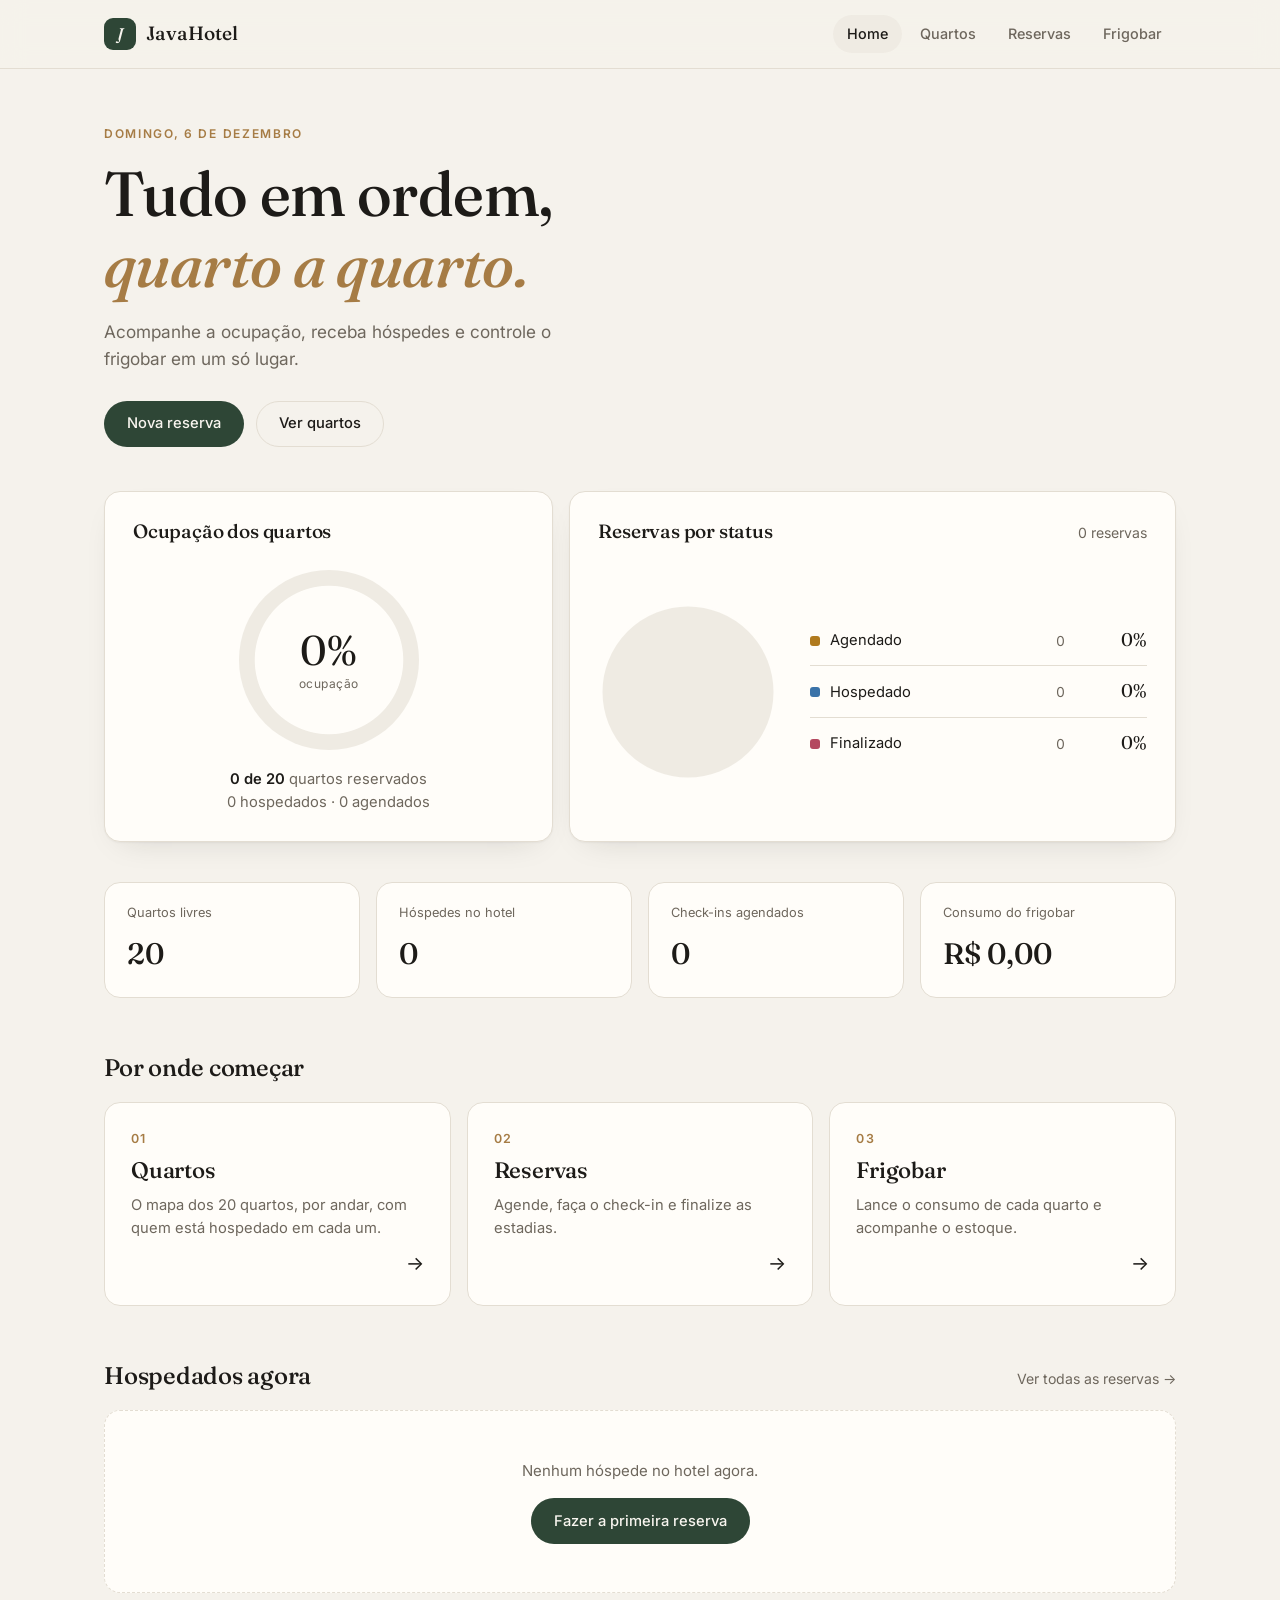
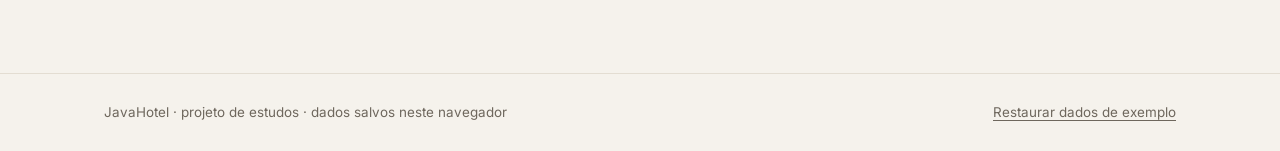
==== commit 69b2b5e4: "style: grafico em home para status de reserva" ====
--- a/public/index.html
+++ b/public/index.html
@@ -3,7 +3,7 @@
 <head>
     <meta charset="UTF-8">
     <meta name="viewport" content="width=device-width, initial-scale=1">
-    <title>JavaHotel · Início</title>
+    <title>JavaHotel · Home</title>
     <meta name="description" content="Painel do JavaHotel: ocupação, hóspedes e frigobar.">
     <link rel="preconnect" href="https://fonts.googleapis.com">
     <link rel="preconnect" href="https://fonts.gstatic.com" crossorigin>
@@ -16,7 +16,7 @@
         <div class="container">
             <a class="marca" href="index.html"><span class="marca-simbolo">J</span>JavaHotel</a>
             <nav class="nav" aria-label="Principal">
-                <a href="index.html" data-nav="inicio">Início</a>
+                <a href="index.html" data-nav="inicio">Home</a>
                 <a href="quartos.html" data-nav="quartos">Quartos</a>
                 <a href="reservas.html" data-nav="reservas">Reservas</a>
                 <a href="frigobar.html" data-nav="frigobar">Frigobar</a>
@@ -38,11 +38,34 @@
                     </div>
                 </div>
 
-                <div class="cartao ocupacao">
-                    <div class="anel" id="anel" role="img" aria-label="Taxa de ocupação">
-                        <div class="anel-valor"><span id="anel-pct">0%</span><small>ocupação</small></div>
+            </section>
+
+            <section class="graficos" aria-label="Gráficos">
+                <div class="cartao grafico-cartao">
+                    <div class="grafico-topo">
+                        <h2>Ocupação dos quartos</h2>
                     </div>
-                    <p id="ocupacao-texto"><strong>0 de 20</strong> quartos reservados</p>
+                    <div class="ocupacao">
+                        <div class="anel" id="anel" role="img" aria-label="Taxa de ocupação">
+                            <div class="anel-valor"><span id="anel-pct">0%</span><small>ocupação</small></div>
+                        </div>
+                        <p id="ocupacao-texto"><strong>0 de 20</strong> quartos reservados</p>
+                    </div>
+                </div>
+
+                <div class="cartao grafico-cartao">
+                    <div class="grafico-topo">
+                        <h2>Reservas por status</h2>
+                        <span class="link-sutil" id="pizza-total"></span>
+                    </div>
+                    <div class="pizza-corpo">
+                        <div class="pizza" id="pizza">
+                            <svg viewBox="0 0 200 200" id="pizza-svg" role="img" aria-labelledby="pizza-resumo"></svg>
+                            <div class="pizza-dica" id="pizza-dica" role="status" hidden></div>
+                        </div>
+                        <ul class="pizza-legenda" id="pizza-legenda" aria-label="Legenda: reservas por status"></ul>
+                    </div>
+                    <p class="sr-only" id="pizza-resumo"></p>
                 </div>
             </section>
 
--- a/public/css/style.css
+++ b/public/css/style.css
@@ -18,6 +18,10 @@
     --free-bg: #e8f1ea;
     --busy: #b2553a;
     --busy-bg: #f6e7e1;
+    /* Cores dos status da reserva (validadas para daltonismo, claro e escuro). */
+    --st-agendada: #b07a1e;
+    --st-hospedada: #3a72a8;
+    --st-finalizada: #b4485f;
     --shadow: 0 1px 2px rgba(29, 27, 24, .04), 0 12px 32px -18px rgba(29, 27, 24, .18);
     --radius: 16px;
     --radius-sm: 10px;
@@ -42,6 +46,9 @@
         --free-bg: rgba(140, 199, 159, .10);
         --busy: #e79a80;
         --busy-bg: rgba(231, 154, 128, .10);
+        --st-agendada: #bc8a2c;
+        --st-hospedada: #5689d2;
+        --st-finalizada: #cf6680;
         --shadow: 0 1px 2px rgba(0, 0, 0, .3), 0 12px 32px -18px rgba(0, 0, 0, .6);
         color-scheme: dark;
     }
@@ -230,20 +237,14 @@
     align-items: start;
 }
 
-/* ---------- Início: herói ---------- */
-
-.heroi {
-    display: grid;
-    grid-template-columns: 1.5fr 1fr;
-    gap: 32px;
-    align-items: stretch;
-}
+/* ---------- Home: herói ---------- */
+
+.heroi { max-width: 720px; }
 
 .heroi-texto {
     display: flex;
     flex-direction: column;
     justify-content: center;
-    padding: 8px 0;
 }
 
 .heroi-texto h1 {
@@ -269,13 +270,158 @@
     flex-wrap: wrap;
 }
 
+/* ---------- Home: gráficos ---------- */
+
+.graficos {
+    display: grid;
+    grid-template-columns: minmax(0, 1fr) minmax(0, 1.35fr);
+    gap: 16px;
+    margin-top: 44px;
+}
+
+.grafico-cartao {
+    display: flex;
+    flex-direction: column;
+    gap: 22px;
+}
+
+.grafico-topo {
+    display: flex;
+    align-items: baseline;
+    justify-content: space-between;
+    gap: 12px;
+}
+
+.grafico-topo h2 { font-size: 1.2rem; }
+
 .ocupacao {
+    flex: 1;
     display: flex;
     flex-direction: column;
     align-items: center;
     justify-content: center;
     gap: 18px;
     text-align: center;
+}
+
+.pizza-corpo {
+    flex: 1;
+    display: flex;
+    align-items: center;
+    gap: 32px;
+}
+
+.pizza {
+    position: relative;
+    flex-shrink: 0;
+    width: 180px;
+    height: 180px;
+}
+
+.pizza svg {
+    display: block;
+    width: 100%;
+    height: 100%;
+    overflow: visible;
+}
+
+/* Fatias: borda na cor do cartão = 2px de respiro entre elas. */
+.fatia {
+    stroke: var(--surface);
+    stroke-width: 2;
+    stroke-linejoin: round;
+    cursor: pointer;
+    transition: opacity .15s;
+}
+
+.fatia.agendada { fill: var(--st-agendada); }
+.fatia.hospedada { fill: var(--st-hospedada); }
+.fatia.finalizada { fill: var(--st-finalizada); }
+.fatia.vazia { fill: var(--surface-2); cursor: default; }
+
+.pizza[data-ativo] .fatia:not(.ativa) { opacity: .3; }
+
+.pizza-dica {
+    position: absolute;
+    z-index: 2;
+    display: grid;
+    gap: 2px;
+    padding: 8px 12px;
+    border: 1px solid var(--line);
+    border-radius: var(--radius-sm);
+    background: var(--surface);
+    box-shadow: var(--shadow);
+    font-size: 0.82rem;
+    color: var(--muted);
+    white-space: nowrap;
+    pointer-events: none;
+}
+
+.pizza-dica strong { color: var(--ink); font-weight: 600; }
+
+.pizza-legenda {
+    flex: 1;
+    min-width: 0;
+    list-style: none;
+    margin: 0;
+    padding: 0;
+}
+
+.pizza-legenda li {
+    display: grid;
+    grid-template-columns: minmax(0, 1fr) auto 4.4rem;
+    align-items: baseline;
+    gap: 12px;
+    padding: 11px 0;
+    border-bottom: 1px solid var(--line);
+    font-size: 0.92rem;
+    transition: opacity .15s;
+}
+
+.pizza-legenda li:last-child { border-bottom: none; }
+.pizza-legenda[data-ativo] li:not(.ativa) { opacity: .4; }
+
+.pizza-nome {
+    display: flex;
+    align-items: center;
+    gap: 10px;
+    min-width: 0;
+}
+
+.amostra {
+    width: 10px;
+    height: 10px;
+    border-radius: 3px;
+    flex-shrink: 0;
+}
+
+.amostra.agendada { background: var(--st-agendada); }
+.amostra.hospedada { background: var(--st-hospedada); }
+.amostra.finalizada { background: var(--st-finalizada); }
+
+.pizza-qtd {
+    color: var(--muted);
+    font-size: 0.86rem;
+    font-variant-numeric: tabular-nums;
+}
+
+.pizza-pct {
+    text-align: right;
+    font-family: var(--serif);
+    font-size: 1.15rem;
+    font-variant-numeric: tabular-nums;
+}
+
+.sr-only {
+    position: absolute;
+    width: 1px;
+    height: 1px;
+    margin: -1px;
+    padding: 0;
+    overflow: hidden;
+    clip: rect(0 0 0 0);
+    white-space: nowrap;
+    border: 0;
 }
 
 .anel {
@@ -509,8 +655,8 @@
     flex-shrink: 0;
 }
 
-.ponto.agendada { background: var(--brass); }
-.ponto.hospedada { background: var(--busy); }
+.ponto.agendada { background: var(--st-agendada); }
+.ponto.hospedada { background: var(--st-hospedada); }
 
 .andar + .andar { margin-top: 36px; }
 
@@ -562,13 +708,13 @@
 
 .quarto.hospedada {
     background:
-        linear-gradient(180deg, var(--busy-bg), transparent 70%),
+        linear-gradient(180deg, color-mix(in srgb, var(--st-hospedada) 12%, transparent), transparent 70%),
         var(--surface);
 }
 
 .quarto.agendada {
     background:
-        linear-gradient(180deg, color-mix(in srgb, var(--brass) 12%, transparent), transparent 70%),
+        linear-gradient(180deg, color-mix(in srgb, var(--st-agendada) 12%, transparent), transparent 70%),
         var(--surface);
 }
 
@@ -611,8 +757,8 @@
 .quarto .ponto { width: 9px; height: 9px; }
 
 .quarto.livre .ponto { box-shadow: 0 0 0 4px var(--free-bg); }
-.quarto.agendada .ponto { box-shadow: 0 0 0 4px color-mix(in srgb, var(--brass) 18%, transparent); }
-.quarto.hospedada .ponto { box-shadow: 0 0 0 4px var(--busy-bg); }
+.quarto.agendada .ponto { box-shadow: 0 0 0 4px color-mix(in srgb, var(--st-agendada) 18%, transparent); }
+.quarto.hospedada .ponto { box-shadow: 0 0 0 4px color-mix(in srgb, var(--st-hospedada) 18%, transparent); }
 
 /* ---------- Status da reserva ---------- */
 
@@ -630,28 +776,24 @@
     white-space: nowrap;
 }
 
+/* Texto na cor de texto; a cor do status fica na bolinha e no fundo. */
+.selo-status {
+    --st: var(--muted);
+    color: var(--ink);
+    background: color-mix(in srgb, var(--st) 15%, transparent);
+}
+
 .selo-status::before {
     content: "";
-    width: 6px;
-    height: 6px;
+    width: 7px;
+    height: 7px;
     border-radius: 50%;
-    background: currentColor;
-}
-
-.selo-status.agendada {
-    color: var(--brass);
-    background: color-mix(in srgb, var(--brass) 15%, transparent);
-}
-
-.selo-status.hospedada {
-    color: var(--busy);
-    background: var(--busy-bg);
-}
-
-.selo-status.finalizada {
-    color: var(--muted);
-    background: var(--surface-2);
-}
+    background: var(--st);
+}
+
+.selo-status.agendada { --st: var(--st-agendada); }
+.selo-status.hospedada { --st: var(--st-hospedada); }
+.selo-status.finalizada { --st: var(--st-finalizada); }
 
 .selo {
     display: inline-flex;
@@ -916,7 +1058,7 @@
 /* Card largo: número | hóspede | andar e frigobar | ações */
 .reserva {
     display: grid;
-    grid-template-columns: 2.6rem minmax(0, 1fr) 300px auto;
+    grid-template-columns: 6.4rem minmax(0, 1fr) 340px auto;
     grid-template-areas: "num quem info acoes";
     gap: 0 28px;
     align-items: center;
@@ -944,13 +1086,27 @@
     box-shadow: 0 0 0 4px color-mix(in srgb, var(--brass) 18%, transparent);
 }
 
+/* Código da reserva: o destaque do card */
 .reserva-num {
     grid-area: num;
+    display: flex;
+    flex-direction: column;
+    gap: 6px;
     font-family: var(--serif);
-    font-size: 2.1rem;
+    font-size: 1.75rem;
     line-height: 1;
     color: var(--brass);
-    min-width: 2ch;
+    font-variant-numeric: tabular-nums;
+    white-space: nowrap;
+}
+
+.reserva-num small {
+    font-family: var(--sans);
+    font-size: 0.66rem;
+    font-weight: 600;
+    letter-spacing: 0.12em;
+    text-transform: uppercase;
+    color: var(--muted);
 }
 
 .reserva-quem { grid-area: quem; display: block; min-width: 0; }
@@ -999,8 +1155,9 @@
     font-size: 0.88rem;
 }
 
-.faixa-status.agendada { background: color-mix(in srgb, var(--brass) 12%, transparent); color: var(--ink); }
-.faixa-status.hospedada { background: var(--busy-bg); color: var(--ink); }
+.faixa-status.agendada { background: color-mix(in srgb, var(--st-agendada) 12%, transparent); color: var(--ink); }
+.faixa-status.hospedada { background: color-mix(in srgb, var(--st-hospedada) 12%, transparent); color: var(--ink); }
+.faixa-status.finalizada { background: color-mix(in srgb, var(--st-finalizada) 10%, transparent); }
 
 .botao.pequeno {
     flex-shrink: 0;
@@ -1100,7 +1257,9 @@
 .reserva-acoes {
     grid-area: acoes;
     display: flex;
+    justify-content: flex-end;
     gap: 2px;
+    min-width: 74px; /* espaço de dois ícones, mesmo quando só há o olho */
 }
 
 .icone-botao {
@@ -1502,7 +1661,7 @@
 /* ---------- Responsivo ---------- */
 
 @media (max-width: 900px) {
-    .heroi,
+    .graficos,
     .grade-2 { grid-template-columns: 1fr; }
     .campos-reserva { grid-template-columns: repeat(2, minmax(0, 1fr)); }
     .filtros-reservas { grid-template-columns: repeat(3, minmax(0, 1fr)); }
@@ -1545,6 +1704,9 @@
     .reservas { grid-template-columns: 1fr; }
     .form-rodape .botao { width: 100%; }
     .dialogo-acoes { flex-direction: column-reverse; }
+    .pizza-corpo { flex-direction: column; align-items: stretch; gap: 20px; }
+    .pizza { align-self: center; }
+    .graficos { margin-top: 32px; }
     .faixa-status { flex-direction: column; align-items: stretch; }
     .reserva-titulo { flex-wrap: wrap; row-gap: 4px; }
     .filtros-reservas { grid-template-columns: repeat(2, minmax(0, 1fr)); }
@@ -1552,26 +1714,32 @@
     .busca input { font-size: 0.9rem; padding-right: 8px; }
 
     /* No celular o card de reserva volta a ficar empilhado. */
+    /* Código no topo, ícones ao lado; hóspede e rodapé na largura toda. */
     .reserva {
-        grid-template-columns: auto minmax(0, 1fr) auto;
+        grid-template-columns: minmax(0, 1fr) auto;
         grid-template-areas:
-            "num quem acoes"
-            ".   info info";
-        gap: 0 16px;
+            "num  acoes"
+            "quem quem"
+            "info info";
+        gap: 12px 12px;
         align-items: start;
         padding: 18px 14px 16px 18px;
     }
+    .reserva-num { flex-direction: row; align-items: baseline; gap: 10px; }
     .reserva-contato { display: block; }
     .reserva-contato + .reserva-contato::before { content: none; }
     .reserva-rodape {
         justify-content: space-between;
         min-height: 0;
-        margin-top: 14px;
+        flex-wrap: wrap;
+        white-space: normal;
+        margin-top: 0;
         padding: 12px 6px 0 0;
         border-left: 0;
         border-top: 1px solid var(--line);
     }
-    .reserva-acoes { margin: -6px -4px 0 0; }
+    .reserva-acoes { margin: -6px -4px 0 0; min-width: 0; }
+    .reserva-num { font-size: 1.4rem; }
     .dialogo-corpo { padding: 24px; }
     .indicador strong { font-size: 1.5rem; }
     .grade-quartos { grid-template-columns: repeat(2, minmax(0, 1fr)); gap: 10px; }
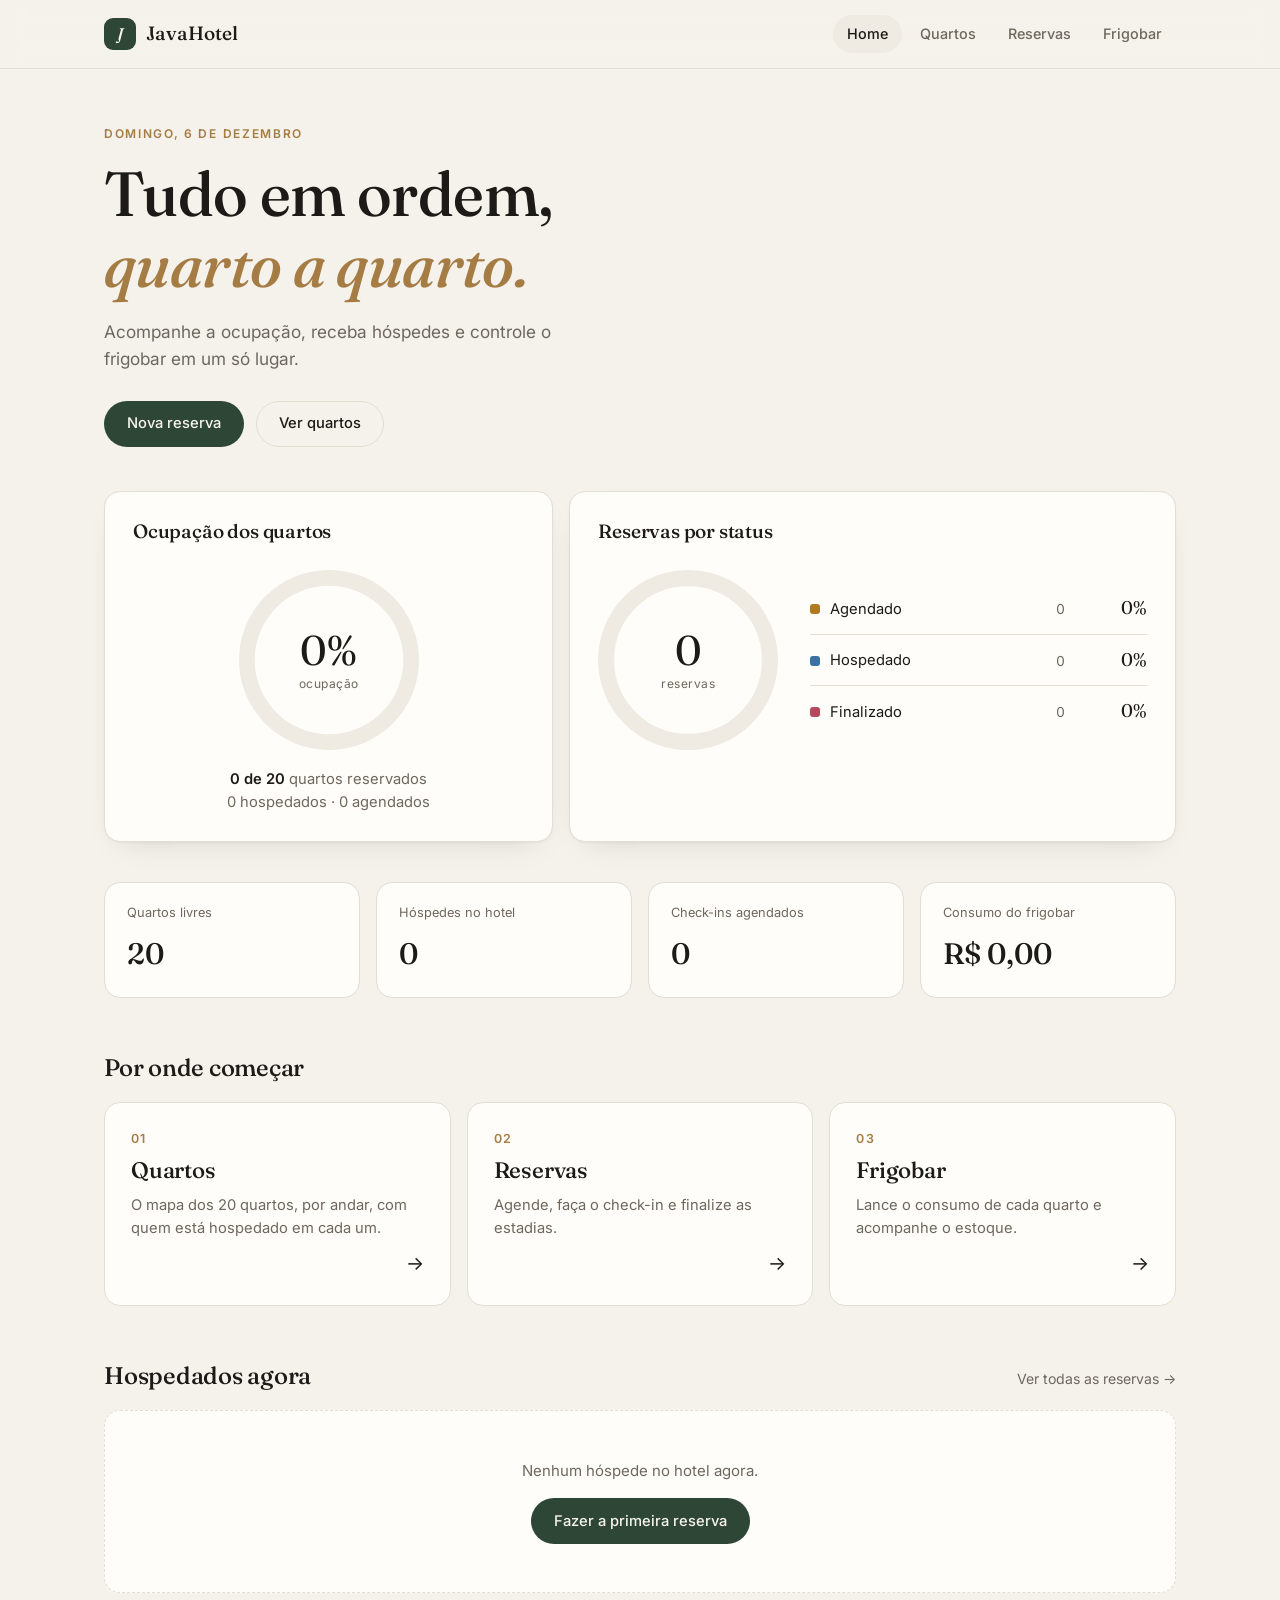
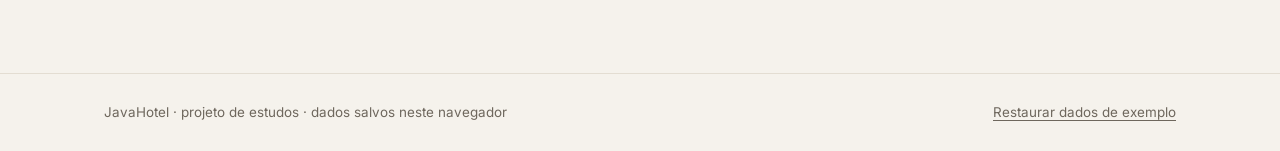
==== commit da07df1a: "style: alterando css de grafico" ====
--- a/public/index.html
+++ b/public/index.html
@@ -56,12 +56,14 @@
                 <div class="cartao grafico-cartao">
                     <div class="grafico-topo">
                         <h2>Reservas por status</h2>
-                        <span class="link-sutil" id="pizza-total"></span>
                     </div>
                     <div class="pizza-corpo">
                         <div class="pizza" id="pizza">
                             <svg viewBox="0 0 200 200" id="pizza-svg" role="img" aria-labelledby="pizza-resumo"></svg>
-                            <div class="pizza-dica" id="pizza-dica" role="status" hidden></div>
+                            <!-- Centro: total de reservas; ao passar o mouse, a porcentagem do status -->
+                            <div class="anel-valor pizza-centro" aria-live="polite">
+                                <span id="pizza-centro-valor">0</span><small id="pizza-centro-rotulo">reservas</small>
+                            </div>
                         </div>
                         <ul class="pizza-legenda" id="pizza-legenda" aria-label="Legenda: reservas por status"></ul>
                     </div>
--- a/public/css/style.css
+++ b/public/css/style.css
@@ -305,7 +305,6 @@
 }
 
 .pizza-corpo {
-    flex: 1;
     display: flex;
     align-items: center;
     gap: 32px;
@@ -325,39 +324,36 @@
     overflow: visible;
 }
 
-/* Fatias: borda na cor do cartão = 2px de respiro entre elas. */
+/* Anel: mesma espessura e trilho do anel de ocupação. */
+.trilho,
 .fatia {
-    stroke: var(--surface);
-    stroke-width: 2;
-    stroke-linejoin: round;
+    fill: none;
+    stroke-width: 18;
+}
+
+.trilho { stroke: var(--surface-2); }
+
+.fatia {
     cursor: pointer;
     transition: opacity .15s;
 }
 
-.fatia.agendada { fill: var(--st-agendada); }
-.fatia.hospedada { fill: var(--st-hospedada); }
-.fatia.finalizada { fill: var(--st-finalizada); }
-.fatia.vazia { fill: var(--surface-2); cursor: default; }
+.fatia.agendada { stroke: var(--st-agendada); }
+.fatia.hospedada { stroke: var(--st-hospedada); }
+.fatia.finalizada { stroke: var(--st-finalizada); }
 
 .pizza[data-ativo] .fatia:not(.ativa) { opacity: .3; }
 
-.pizza-dica {
+/* Número no centro, igual ao do anel de ocupação. */
+.pizza-centro {
     position: absolute;
-    z-index: 2;
-    display: grid;
-    gap: 2px;
-    padding: 8px 12px;
-    border: 1px solid var(--line);
-    border-radius: var(--radius-sm);
-    background: var(--surface);
-    box-shadow: var(--shadow);
-    font-size: 0.82rem;
-    color: var(--muted);
-    white-space: nowrap;
+    inset: 0;
+    display: grid;
+    place-content: center;
+    text-align: center;
     pointer-events: none;
-}
-
-.pizza-dica strong { color: var(--ink); font-weight: 600; }
+    font-variant-numeric: tabular-nums;
+}
 
 .pizza-legenda {
     flex: 1;
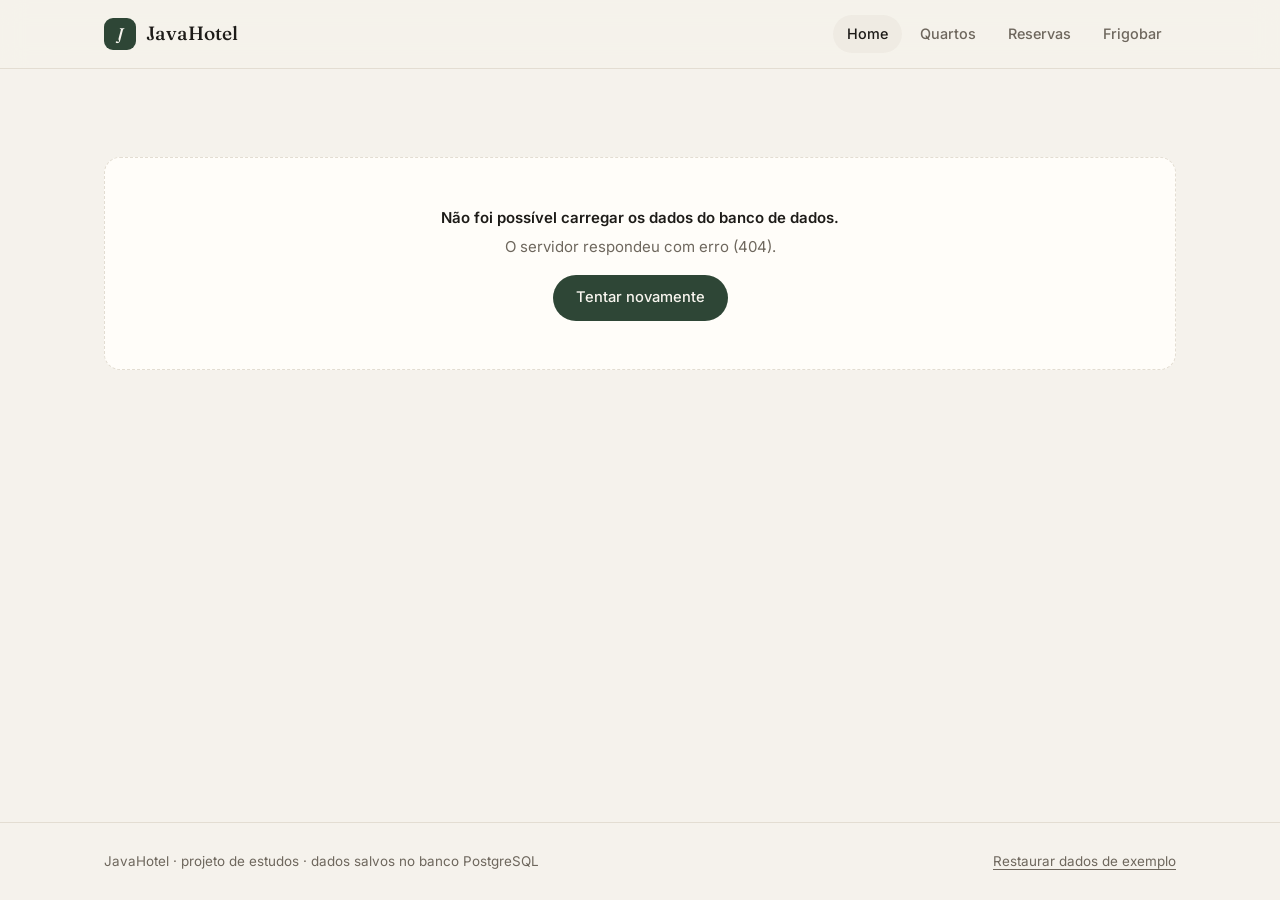
==== commit 11f06799: "feat: integração com banco de dados PostgreSQL via JDBC Os dados do site deixam de ficar no localSto" ====
--- a/public/index.html
+++ b/public/index.html
@@ -115,7 +115,7 @@
 
     <footer class="rodape">
         <div class="container">
-            <span>JavaHotel · projeto de estudos · dados salvos neste navegador</span>
+            <span>JavaHotel · projeto de estudos · dados salvos no banco PostgreSQL</span>
             <button type="button" id="redefinir">Restaurar dados de exemplo</button>
         </div>
     </footer>
--- a/public/css/style.css
+++ b/public/css/style.css
@@ -584,6 +584,10 @@
 
 .vazio p { margin: 0 0 16px; }
 
+/* Sem conexão com o servidor / banco de dados */
+.falha-conexao { margin-top: 32px; }
+.falha-conexao .falha-titulo { color: var(--ink); font-weight: 600; margin-bottom: 6px; }
+
 /* ---------- Quartos ---------- */
 
 .barra-filtros {
@@ -1002,15 +1006,61 @@
 
 .campos-reserva {
     display: grid;
-    grid-template-columns: minmax(0, 0.9fr) minmax(0, 1.2fr) minmax(0, 1.2fr) minmax(0, 1fr);
+    grid-template-columns: repeat(3, minmax(0, 1fr));
     gap: 0 16px;
 }
 
 .form-rodape {
     display: flex;
-    justify-content: flex-end;
+    align-items: center;
+    justify-content: space-between;
+    gap: 16px;
     padding-top: 4px;
 }
+
+.estadia {
+    color: var(--muted);
+    font-size: 0.9rem;
+}
+
+.rotulo-extra {
+    margin-left: 6px;
+    font-weight: 400;
+    color: var(--muted);
+}
+
+/* Campos de data: ícone do calendário na cor do tema. */
+input[type="date"] { cursor: text; }
+input[type="date"]::-webkit-calendar-picker-indicator { cursor: pointer; opacity: .6; }
+
+/* Janela do quarto: próximas reservas */
+.proximas { margin: -8px 0 24px; }
+
+.proximas h3 {
+    margin-bottom: 8px;
+    font-family: var(--sans);
+    font-size: 0.75rem;
+    font-weight: 600;
+    letter-spacing: 0.1em;
+    text-transform: uppercase;
+    color: var(--muted);
+}
+
+.proximas ul { list-style: none; margin: 0; padding: 0; }
+
+.proximas a {
+    display: flex;
+    justify-content: space-between;
+    gap: 12px;
+    padding: 10px 12px;
+    margin: 0 -12px;
+    border-radius: var(--radius-sm);
+    text-decoration: none;
+    font-size: 0.9rem;
+}
+
+.proximas a:hover { background: var(--surface-2); }
+.proximas .sub { color: var(--muted); font-variant-numeric: tabular-nums; white-space: nowrap; }
 
 .filtros-reservas {
     display: grid;
@@ -1659,7 +1709,6 @@
 @media (max-width: 900px) {
     .graficos,
     .grade-2 { grid-template-columns: 1fr; }
-    .campos-reserva { grid-template-columns: repeat(2, minmax(0, 1fr)); }
     .filtros-reservas { grid-template-columns: repeat(3, minmax(0, 1fr)); }
     .filtros-reservas .busca { grid-column: 1 / -1; }
     .filtros-reservas select { width: 100%; min-width: 0; }
@@ -1698,6 +1747,7 @@
     .campos-2,
     .campos-reserva,
     .reservas { grid-template-columns: 1fr; }
+    .form-rodape { flex-direction: column; align-items: stretch; }
     .form-rodape .botao { width: 100%; }
     .dialogo-acoes { flex-direction: column-reverse; }
     .pizza-corpo { flex-direction: column; align-items: stretch; gap: 20px; }
